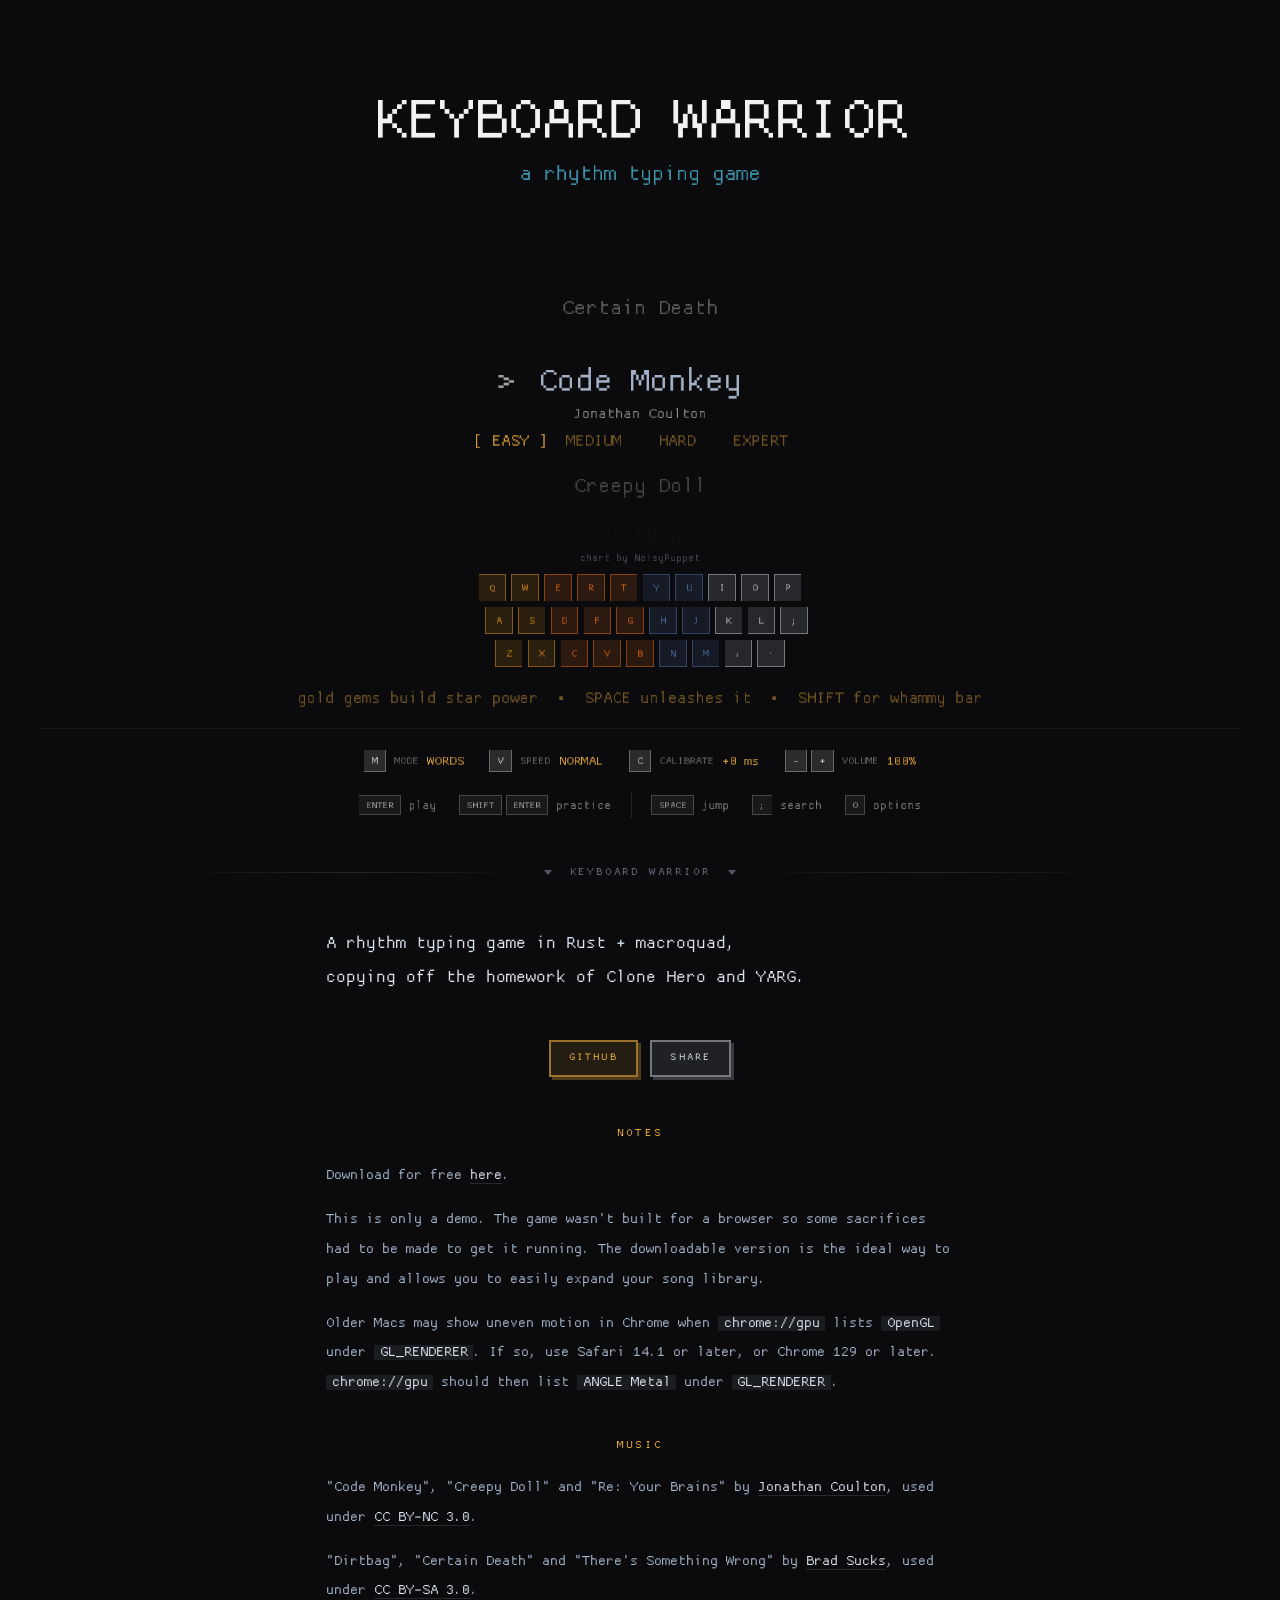
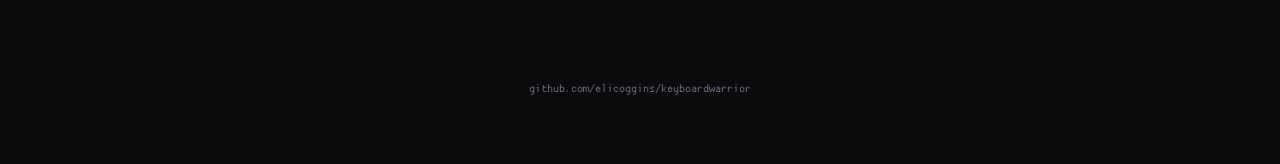
==== docs/index.html @ 8ce9a04f "shift fix" ====
<!doctype html>
<html lang="en" data-theme="dark">
  <head>
    <meta charset="UTF-8" />
    <meta name="viewport" content="width=device-width, initial-scale=1.0, viewport-fit=cover" />
    <meta
      name="description"
      content="Keyboard Warrior · a free rhythm typing game built in Rust. Type letters in time with the music. Playable in the browser, with native builds for macOS, Windows and Linux."
    />
    <meta name="author" content="Elijah Coggins" />
    <link rel="canonical" href="https://keyboardwarrior.app/" />
    <meta name="theme-color" content="#0b0b0d" />
    <meta name="color-scheme" content="dark" />

    <meta property="og:title" content="Keyboard Warrior · a rhythm typing game in Rust" />
    <meta
      property="og:description"
      content="Type letters in time with the music. Free, lightweight, and compatible with your existing chart library. Play the browser demo."
    />
    <meta property="og:type" content="website" />
    <meta property="og:url" content="https://keyboardwarrior.app/" />
    <!-- The site is the game's now, not a section of a portfolio: this is what
         an unfurled link prints above the title, and "Elijah Coggins" was only
         ever accurate while the page lived on that site. -->
    <meta property="og:site_name" content="Keyboard Warrior" />
    <meta property="og:locale" content="en_US" />
    <meta
      property="og:image"
      content="https://keyboardwarrior.app/og-keyboardwarrior.png"
    />
    <meta property="og:image:width" content="1200" />
    <meta property="og:image:height" content="630" />
    <meta
      property="og:image:alt"
      content="Keyboard Warrior gameplay — lettered notes falling toward a strike line"
    />
    <meta name="twitter:card" content="summary_large_image" />
    <meta name="twitter:title" content="Keyboard Warrior — a rhythm typing game in Rust" />
    <meta
      name="twitter:description"
      content="Type letters in time with the music. Free, lightweight, and compatible with your existing chart library."
    />
    <meta
      name="twitter:image"
      content="https://keyboardwarrior.app/og-keyboardwarrior.png"
    />

    <!-- Every asset below is named relative to this document, and must stay
         that way. GitHub Pages serves this same directory at two depths: the
         root of keyboardwarrior.app, and /keyboardwarrior/ on
         elicoggins.github.io, which still answers and redirects here. A
         leading slash is correct at exactly one of them, and the failure is
         silent on the other — a black canvas and a page in the wrong typeface.
         The absolute URLs above are the ones crawlers and link unfurlers
         cannot resolve relatively: canonical, og:, and the JSON-LD block. -->
    <link rel="icon" type="image/png" sizes="256x256" href="icon.png" />
    <link rel="apple-touch-icon" href="icon.png" />
    <link
      rel="preload"
      as="font"
      type="font/woff2"
      href="proggyclean.woff2"
      crossorigin
    />
    <title>Keyboard Warrior — a rhythm typing game</title>

    <script type="application/ld+json">
      {
        "@context": "https://schema.org",
        "@type": "VideoGame",
        "name": "Keyboard Warrior",
        "description": "A rhythm typing game built in Rust. Each note carries a letter; type it in time with the music. Free, lightweight, and compatible with existing Clone Hero and YARG chart libraries.",
        "url": "https://keyboardwarrior.app/",
        "image": "https://keyboardwarrior.app/og-keyboardwarrior.png",
        "screenshot": "https://keyboardwarrior.app/gameplay.jpg",
        "genre": ["Rhythm game", "Typing game"],
        "gamePlatform": ["Web browser", "macOS", "Windows", "Linux"],
        "applicationCategory": "Game",
        "operatingSystem": "macOS, Windows, Linux, Web",
        "playMode": "SinglePlayer",
        "author": {
          "@type": "Person",
          "name": "Elijah Coggins",
          "url": "https://elicoggins.github.io/"
        },
        "offers": {
          "@type": "Offer",
          "price": "0",
          "priceCurrency": "USD",
          "availability": "https://schema.org/InStock"
        },
        "downloadUrl": "https://github.com/elicoggins/keyboardwarrior/releases",
        "codeRepository": "https://github.com/elicoggins/keyboardwarrior"
      }
    </script>
    <!-- Google tag (gtag.js) -->
    <script async src="https://www.googletagmanager.com/gtag/js?id=G-KY646TMGR5"></script>
    <script>
      window.dataLayer = window.dataLayer || [];
      function gtag(){dataLayer.push(arguments);}
      gtag('js', new Date());

      gtag('config', 'G-KY646TMGR5');
    </script>
    <style>
      /* The page is set in the game's own typeface. assets/ProggyClean.ttf is
         what examples/make_font.rs bakes assets/font.png from, so every word
         here is drawn with the letterforms the game draws with — the page and
         the canvas stop being two different documents. Tristan Grimmer's
         ProggyClean, MIT, the same file macroquad ships. */
      @font-face {
        font-family: 'ProggyClean';
        font-style: normal;
        font-weight: 400;
        font-display: swap;
        src: url('proggyclean.woff2') format('woff2');
      }

      /* src/theme.rs, "EMBER": the near-black base, the two ember lanes and the
         two slate ones, plus the cyan the app icon and the menu subtitle use. */
      :root {
        color-scheme: dark;
        --bg: #0b0b0d;
        --ink: #d9e0eb;
        --bright: #f2f5fa;
        --dim: #a3b3c7;
        --faint: #6a7180;
        --line: rgba(217, 224, 235, 0.14);
        --amber: #fdb840;
        --ember: #fa731a;
        --steel: #577ab8;
        --cyan: #7fd3f7;
        --font: 'ProggyClean', ui-monospace, 'Courier New', monospace;
        --gutter: clamp(1rem, 4vw, 2.5rem);
      }

      * { box-sizing: border-box; }

      html { background: var(--bg); -webkit-text-size-adjust: 100%; }

      body {
        margin: 0;
        min-height: 100svh;
        overflow-x: hidden;
        overscroll-behavior-y: none;
        background: var(--bg);
        color: var(--ink);
        font-family: var(--font);
        font-size: 1rem;
        line-height: 1.65;
        font-synthesis: none;
      }

      .sr-only {
        position: absolute;
        width: 1px;
        height: 1px;
        margin: -1px;
        overflow: hidden;
        clip: rect(0, 0, 0, 0);
        white-space: nowrap;
      }

      /* The highway's own backdrop: a 46px rule grid and a thin scatter of
         stars, faded out from the middle the way the game fades its own. */
      .field {
        position: fixed;
        inset: 0;
        z-index: -1;
        background: var(--bg);
      }

      .field::before,
      .field::after {
        content: "";
        position: absolute;
        inset: 0;
      }

      .field::before {
        opacity: 0.55;
        background-image:
          linear-gradient(rgba(217, 224, 235, 0.045) 1px, transparent 1px),
          linear-gradient(90deg, rgba(217, 224, 235, 0.035) 1px, transparent 1px);
        background-size: 46px 46px, 46px 46px;
        mask-image: radial-gradient(ellipse at 50% 30%, black 5%, transparent 75%);
      }

      .field::after {
        opacity: 0.5;
        background-image: radial-gradient(1px 1px at 17% 12%, rgba(253, 184, 64, 0.5), transparent),
          radial-gradient(1px 1px at 63% 8%, rgba(217, 224, 235, 0.45), transparent),
          radial-gradient(1px 1px at 88% 27%, rgba(217, 224, 235, 0.3), transparent),
          radial-gradient(1px 1px at 34% 41%, rgba(253, 184, 64, 0.35), transparent),
          radial-gradient(1px 1px at 7% 58%, rgba(217, 224, 235, 0.35), transparent),
          radial-gradient(1px 1px at 79% 63%, rgba(217, 224, 235, 0.28), transparent),
          radial-gradient(1px 1px at 47% 77%, rgba(253, 184, 64, 0.3), transparent),
          radial-gradient(1px 1px at 92% 88%, rgba(217, 224, 235, 0.3), transparent),
          radial-gradient(1px 1px at 24% 93%, rgba(217, 224, 235, 0.25), transparent);
      }

      /* --------------------------------------------------------- the stage */

      .stage {
        position: relative;
        display: flex;
        flex-direction: column;
        height: 100svh;
        min-height: 28rem;
      }

      /* Nothing sits above the picture. The game draws its own title, and the
         demo carries its own download row — a bar up here could only repeat
         one of them. Most people arrive on this page directly rather than
         through the index, so it is not a stop on a journey either. */

      /* The game draws a key as a hard-edged square: a low-alpha fill of the
         lane colour, a border at three times that alpha, and the letter inside
         (tutorial.rs, draw_keyboard_legend). These are that object stretched to
         hold a word, plus the offset shadow an old panel would have had — so
         pressing one travels the length of its own shadow, which is the right
         gesture for a game about pressing keys. No radius anywhere: the game
         draws rectangles, not rounded rectangles. */
      .cap {
        appearance: none;
        display: inline-block;
        border: 2px solid rgba(217, 224, 235, 0.45);
        background: rgba(217, 224, 235, 0.1);
        box-shadow: 3px 3px 0 rgba(217, 224, 235, 0.22);
        color: var(--ink);
        font: inherit;
        font-size: 0.8125rem;
        letter-spacing: 0.16em;
        text-transform: uppercase;
        text-decoration: none;
        padding: 0.5rem 1.15rem;
        line-height: 1.3;
        cursor: pointer;
        white-space: nowrap;
        transition: background-color 120ms ease, border-color 120ms ease,
          color 120ms ease, box-shadow 90ms ease, transform 90ms ease;
      }
      .cap:hover, .cap:focus-visible {
        background: rgba(217, 224, 235, 0.16);
        border-color: rgba(217, 224, 235, 0.7);
        color: var(--bright);
      }
      .cap:active {
        transform: translate(3px, 3px);
        box-shadow: 0 0 0 rgba(217, 224, 235, 0);
      }

      .cap--gold {
        border-color: rgba(253, 184, 64, 0.55);
        background: rgba(253, 184, 64, 0.1);
        box-shadow: 3px 3px 0 rgba(253, 184, 64, 0.28);
        color: var(--amber);
      }
      .cap--gold:hover, .cap--gold:focus-visible {
        background: rgba(253, 184, 64, 0.18);
        border-color: rgba(253, 184, 64, 0.85);
        color: var(--amber);
      }
      .cap--gold:active { box-shadow: 0 0 0 rgba(253, 184, 64, 0); }

      /* `hidden` is a UA-stylesheet rule, and any author `display` outranks it
         no matter how weak the selector — .cap's inline-block alone would leave
         the share button on screen in a browser that can neither share nor
         copy, as a cap that does nothing when pressed. Restating it here is
         what actually hides it. */
      .cap[hidden] { display: none; }

      /* A thumb needs more than a line of text to aim at. */
      @media (pointer: coarse) {
        .cap { padding: 0.85rem 1.5rem; }
      }

      /* Height is what the game is short of — gfx::ui() scales the whole layout
         by min(w/1100, h/800), so on a laptop the viewport's height decides how
         big the notes are. The width cap only keeps an ultrawide from stranding
         the highway in a very long strip; the bands beside it are the game's own
         background colour, so the cap cannot be seen. */
      .screen {
        position: relative;
        flex: 1 1 auto;
        min-height: 0;
        display: flex;
        justify-content: center;
        overflow: hidden;
      }

      #glcanvas {
        display: block;
        width: 100%;
        height: 100%;
        max-width: 190vh;
        outline: none;
        background: var(--bg);
        touch-action: none;
      }

      /* ESC is the game's pause key (playing.rs), so fullscreen cannot put its
         way in or out on the keyboard without fighting gameplay. The control
         drops down over the top of the picture when the pointer moves and
         retracts when it settles, and it is the only thing that offers
         fullscreen — so entering and leaving are the same gesture in the same
         place. */
      .drop {
        position: absolute;
        top: 0;
        left: 0;
        right: 0;
        z-index: 5;
        display: flex;
        align-items: center;
        justify-content: center;
        padding: 0.6rem clamp(0.8rem, 2.5vw, 1.4rem);
        background: linear-gradient(180deg, rgba(11, 11, 13, 0.95) 30%, rgba(11, 11, 13, 0));
        transform: translateY(-100%);
        transition: transform 220ms ease;
      }
      .screen[data-drop="1"] .drop { transform: none; }

      /* -------------------------------------------------- unsupported / error */

      .fallback {
        position: absolute;
        inset: 0;
        z-index: 6;
        display: none;
        flex-direction: column;
        align-items: center;
        justify-content: center;
        gap: 1.1rem;
        padding: clamp(1.2rem, 5vw, 2.5rem);
        text-align: center;
        background: var(--bg);
      }

      /* On a phone the wide frame renders at about 18% and the gems come out
         ten pixels across — a dark rectangle rather than a rhythm game. The
         narrow source is the same frame cropped to the highway, so the letters,
         the strike line and the word being typed all survive the width. */
      .fallback picture { width: min(36rem, 100%); }

      .fallback img {
        display: block;
        width: 100%;
        height: auto;
        border: 1px solid var(--line);
      }

      .fallback p {
        margin: 0;
        max-width: 32rem;
        font-size: 0.9375rem;
        color: var(--dim);
      }

      /* Traced from ProggyClean at the 8-pixel cap height the game's own atlas
         is baked at, and drawn as geometry rather than set as type. The webfont
         is the same face and is correct everywhere else on the page, but its
         outlines antialias — at this size, beside a screenshot of the game
         drawing the identical words as hard pixel blocks, smooth edges read as
         the wrong font. crispEdges keeps the grid square at any width. */
      .fallback__mark {
        display: block;
        width: min(21rem, 88%);
        height: auto;
        fill: var(--bright);
      }

      .fallback p.fallback__sub {
        margin: -0.5rem 0 0.4rem;
        font-size: clamp(1rem, 4.4vw, 1.25rem);
        color: var(--cyan);
      }

      /* The card is a column, so two caps left to themselves would stack and
         push the screenshot off a short phone. A row keeps the foot of the card
         one line tall, and wraps rather than overflowing when it can't. */
      .fallback__actions {
        display: flex;
        flex-wrap: wrap;
        justify-content: center;
        gap: 0.75rem;
      }

      /* `Share` says what the button does; this says what it is for, which is
         the part a phone visitor would otherwise have to work out — a share
         button reads as "send this to a friend", and the useful thing here is
         sending it to yourself. Set below the button rather than above it so
         the card still runs fact, action, reassurance.

         The touch case only. The same card is what a failed build draws, and
         telling someone whose demo broke on the machine they are already
         sitting at to mail themselves a link is nonsense — hence the mode
         gate rather than a media query, which would also catch that. */
      .fallback p.fallback__hint {
        display: none;
        margin: -0.45rem 0 0;
        font-size: 0.875rem;
        color: var(--dim);
      }
      .stage[data-mode="unsupported"] .fallback__hint { display: block; }

      .stage[data-mode="unsupported"] #glcanvas,
      .stage[data-mode="unsupported"] .drop,
      .stage[data-mode="unsupported"] .rail,
      .stage[data-mode="error"] #glcanvas,
      .stage[data-mode="error"] .drop { display: none; }

      .stage[data-mode="unsupported"] .fallback,
      .stage[data-mode="error"] .fallback { display: flex; }

      .stage[data-mode="unsupported"] { height: auto; min-height: 0; }
      .stage[data-mode="unsupported"] .screen { overflow: visible; }
      .stage[data-mode="unsupported"] .fallback { position: static; width: 100%; }

      /* Two ways to fill the screen, because only one of them can be trusted
         with the ESC key. Which one is chosen is decided in script; both are
         announced here as data-fs so the rest of the page needs no branch. */
      .stage[data-fs] .rail { display: none; }
      .stage[data-fs] #glcanvas { max-width: none; }

      .stage:fullscreen { height: 100%; background: var(--bg); }

      /* The page's own fullscreen, for browsers that would spend ESC leaving
         the real one. It gives up the browser's chrome — a strip of height the
         native path reclaims — and in exchange nothing but this page decides
         what ESC means. */
      .stage[data-fs="page"] {
        position: fixed;
        inset: 0;
        z-index: 50;
        height: 100%;
        background: var(--bg);
      }

      html.kw-filled, html.kw-filled body { overflow: hidden; }

      /* Safari below 16.4 only has the prefixed form, and one unknown pseudo
         would throw away the whole selector list — so it gets its own rule.
         Everything else it needs comes from the data-fs rules above. */
      .stage:-webkit-full-screen { height: 100%; background: var(--bg); }

      /* The menu rules its song list off with a hairline broken by centred type
         (see the alphabet markers in scene/menu.rs). The same rule closes the
         picture, names the thing, and carries the way down — the wordmark is
         welcome here because it is the one place on the page the game's own
         title is not already on screen. Wheel events over the canvas are
         swallowed by miniquad, so this strip is also the one place above the
         fold that a trackpad can scroll from. */
      .rail {
        display: flex;
        align-items: center;
        justify-content: center;
        gap: 1.1rem;
        padding: 0.9rem var(--gutter) 1rem;
        border: 0;
        background: transparent;
        color: var(--faint);
        font: inherit;
        font-size: 0.875rem;
        letter-spacing: 0.2em;
        text-transform: uppercase;
        white-space: nowrap;
        cursor: pointer;
        transition: color 140ms ease;
      }
      .rail::before, .rail::after {
        content: "";
        flex: 1 1 auto;
        max-width: 22rem;
        height: 1px;
        background: linear-gradient(90deg, transparent, var(--line), transparent);
      }
      .rail:hover, .rail:focus-visible { color: var(--ink); }

      /* A pair of them, one either side, so the rule stays symmetrical about
         its own centre — and drawn in CSS rather than set as a character,
         because the game's font atlas is printable ASCII and has no glyph
         pointing anywhere but right. They carry the only remaining hint that
         the page keeps going, so they breathe: 2px, slowly, which is legible
         out of the corner of an eye and invisible when looked at directly. */
      .rail__arrow {
        width: 0;
        height: 0;
        border-left: 4px solid transparent;
        border-right: 4px solid transparent;
        border-top: 5px solid currentColor;
        opacity: 0.75;
        animation: nudge 2.6s ease-in-out infinite;
        transition: opacity 160ms ease;
      }

      .rail:hover .rail__arrow,
      .rail:focus-visible .rail__arrow { opacity: 1; }

      @keyframes nudge {
        0%, 62%, 100% { transform: translateY(0); }
        80% { transform: translateY(2px); }
      }

      /* ---------------------------------------------------------- the notes */

      /* The column is sized off the measure, not the window: ProggyClean runs
         about 0.44em to the character, so 36rem is roughly 78 of them — long
         enough for the GL_RENDERER note, short enough to read down. Headings
         stay centred over it, the way the menu centres its own labels. */
      /* ProggyClean advances 0.4375em, so at 18px the column below runs to
         about eighty characters — the measure a monospace face has been read
         at for as long as there have been terminals. The side padding is its
         own, narrower than --gutter, because the gutter is sized for the game
         above and would spend that measure on empty margin. */
      .sheet {
        width: min(42rem, 100%);
        margin: 0 auto;
        padding: clamp(1rem, 3vh, 2rem) clamp(1rem, 3vw, 1.4rem) clamp(2.5rem, 7vh, 4rem);
        text-wrap: pretty;
      }

      .lede {
        margin: 0 0 clamp(2rem, 5vh, 3rem);
        font-size: 1.375rem;
        line-height: 1.55;
        color: var(--ink);
        text-wrap: balance;
      }

      .sheet__cta {
        margin: 0 0 clamp(2rem, 5vh, 3rem);
        display: flex;
        flex-wrap: wrap;
        justify-content: center;
        gap: 0.75rem;
      }

      /* On a touch device the card above already carries this exact button a
         screen higher up; one of them is enough. */
      .stage[data-mode="unsupported"] ~ .sheet .sheet__cta { display: none; }

      .block { margin: 0 0 clamp(1.8rem, 4vh, 2.6rem); }

      .block h2 {
        margin: 0 0 1rem;
        font-size: 0.875rem;
        font-weight: 400;
        letter-spacing: 0.22em;
        text-transform: uppercase;
        text-align: center;
        color: var(--amber);
      }

      .block p {
        margin: 0 0 0.9rem;
        font-size: 1.125rem;
        color: var(--dim);
      }
      .block p:last-child { margin-bottom: 0; }

      .foot {
        display: flex;
        justify-content: center;
        padding-top: clamp(1.6rem, 4vh, 2.4rem);
        font-size: 0.875rem;
        color: var(--faint);
      }

      a { color: var(--ink); text-decoration: none; border-bottom: 1px solid var(--line); }
      a:hover, a:focus-visible { color: var(--amber); border-bottom-color: currentColor; }
      .foot a { border-bottom: 0; }
      .foot a { color: var(--faint); }
      .foot a:hover { color: var(--ink); }

      code {
        font-family: inherit;
        color: var(--ink);
        background: rgba(217, 224, 235, 0.08);
        padding: 0 0.3em;
      }

      :focus-visible { outline: 1px solid var(--amber); outline-offset: 3px; }

      @media (prefers-reduced-motion: reduce) {
        .drop { transition: none; }
        .rail__arrow { animation: none; }
      }
    </style>
  </head>
  <body>
    <div class="field" aria-hidden="true"></div>

    <h1 class="sr-only">Keyboard Warrior — a rhythm typing game</h1>

    <div class="stage" id="stage">
      <div class="screen" id="screen">
        <canvas id="glcanvas" tabindex="0"></canvas>

        <div class="drop" id="drop">
          <button class="cap" type="button" id="fs">Fullscreen</button>
        </div>

        <!-- Shown when the game cannot run: a touch device, or a build that
             failed to start. Both cases lose the thing that draws the title,
             so the card draws it instead — same words, same colours, same
             order as the menu's own opening. -->
        <div class="fallback" id="fallback">
          <svg class="fallback__mark" viewBox="0 0 111 8" shape-rendering="crispEdges" aria-hidden="true">
            <path d="M0 0h1v1h-1zM5 0h1v1h-1zM7 0h5v1h-5zM13 0h1v1h-1zM19 0h1v1h-1zM21 0h4v1h-4zM30 0h2v1h-2zM37 0h2v1h-2zM42 0h4v1h-4zM49 0h4v1h-4zM62 0h1v1h-1zM68 0h1v1h-1zM72 0h2v1h-2zM77 0h4v1h-4zM84 0h4v1h-4zM92 0h3v1h-3zM100 0h2v1h-2zM105 0h4v1h-4zM0 1h1v1h-1zM4 1h1v1h-1zM7 1h1v1h-1zM13 1h1v1h-1zM19 1h1v1h-1zM21 1h1v1h-1zM25 1h1v1h-1zM29 1h1v1h-1zM32 1h1v1h-1zM37 1h2v1h-2zM42 1h1v1h-1zM46 1h1v1h-1zM49 1h1v1h-1zM53 1h1v1h-1zM62 1h1v1h-1zM65 1h1v1h-1zM68 1h1v1h-1zM72 1h2v1h-2zM77 1h1v1h-1zM81 1h1v1h-1zM84 1h1v1h-1zM88 1h1v1h-1zM93 1h1v1h-1zM99 1h1v1h-1zM102 1h1v1h-1zM105 1h1v1h-1zM109 1h1v1h-1zM0 2h1v1h-1zM3 2h1v1h-1zM7 2h1v1h-1zM14 2h1v1h-1zM18 2h1v1h-1zM21 2h1v1h-1zM25 2h1v1h-1zM28 2h1v1h-1zM33 2h1v1h-1zM36 2h1v1h-1zM39 2h1v1h-1zM42 2h1v1h-1zM46 2h1v1h-1zM49 2h1v1h-1zM54 2h1v1h-1zM62 2h1v1h-1zM65 2h1v1h-1zM68 2h1v1h-1zM71 2h1v1h-1zM74 2h1v1h-1zM77 2h1v1h-1zM81 2h1v1h-1zM84 2h1v1h-1zM88 2h1v1h-1zM93 2h1v1h-1zM98 2h1v1h-1zM103 2h1v1h-1zM105 2h1v1h-1zM109 2h1v1h-1zM0 3h1v1h-1zM2 3h1v1h-1zM7 3h4v1h-4zM15 3h1v1h-1zM17 3h1v1h-1zM21 3h5v1h-5zM28 3h1v1h-1zM33 3h1v1h-1zM36 3h1v1h-1zM39 3h1v1h-1zM42 3h1v1h-1zM46 3h1v1h-1zM49 3h1v1h-1zM54 3h1v1h-1zM62 3h1v1h-1zM64 3h1v1h-1zM66 3h1v1h-1zM68 3h1v1h-1zM71 3h1v1h-1zM74 3h1v1h-1zM77 3h1v1h-1zM81 3h1v1h-1zM84 3h1v1h-1zM88 3h1v1h-1zM93 3h1v1h-1zM98 3h1v1h-1zM103 3h1v1h-1zM105 3h1v1h-1zM109 3h1v1h-1zM0 4h3v1h-3zM7 4h1v1h-1zM16 4h1v1h-1zM21 4h1v1h-1zM26 4h1v1h-1zM28 4h1v1h-1zM33 4h1v1h-1zM36 4h4v1h-4zM42 4h4v1h-4zM49 4h1v1h-1zM54 4h1v1h-1zM62 4h1v1h-1zM64 4h1v1h-1zM66 4h1v1h-1zM68 4h1v1h-1zM71 4h4v1h-4zM77 4h4v1h-4zM84 4h4v1h-4zM93 4h1v1h-1zM98 4h1v1h-1zM103 4h1v1h-1zM105 4h4v1h-4zM0 5h1v1h-1zM3 5h1v1h-1zM7 5h1v1h-1zM16 5h1v1h-1zM21 5h1v1h-1zM26 5h1v1h-1zM28 5h1v1h-1zM33 5h1v1h-1zM35 5h1v1h-1zM40 5h1v1h-1zM42 5h1v1h-1zM45 5h1v1h-1zM49 5h1v1h-1zM54 5h1v1h-1zM63 5h2v1h-2zM66 5h2v1h-2zM70 5h1v1h-1zM75 5h1v1h-1zM77 5h1v1h-1zM80 5h1v1h-1zM84 5h1v1h-1zM87 5h1v1h-1zM93 5h1v1h-1zM98 5h1v1h-1zM103 5h1v1h-1zM105 5h1v1h-1zM108 5h1v1h-1zM0 6h1v1h-1zM4 6h1v1h-1zM7 6h1v1h-1zM16 6h1v1h-1zM21 6h1v1h-1zM26 6h1v1h-1zM29 6h1v1h-1zM32 6h1v1h-1zM35 6h1v1h-1zM40 6h1v1h-1zM42 6h1v1h-1zM46 6h1v1h-1zM49 6h1v1h-1zM53 6h1v1h-1zM63 6h1v1h-1zM67 6h1v1h-1zM70 6h1v1h-1zM75 6h1v1h-1zM77 6h1v1h-1zM81 6h1v1h-1zM84 6h1v1h-1zM88 6h1v1h-1zM93 6h1v1h-1zM99 6h1v1h-1zM102 6h1v1h-1zM105 6h1v1h-1zM109 6h1v1h-1zM0 7h1v1h-1zM5 7h1v1h-1zM7 7h5v1h-5zM16 7h1v1h-1zM21 7h5v1h-5zM30 7h2v1h-2zM35 7h1v1h-1zM40 7h1v1h-1zM42 7h1v1h-1zM47 7h1v1h-1zM49 7h4v1h-4zM63 7h1v1h-1zM67 7h1v1h-1zM70 7h1v1h-1zM75 7h1v1h-1zM77 7h1v1h-1zM82 7h1v1h-1zM84 7h1v1h-1zM89 7h1v1h-1zM92 7h3v1h-3zM100 7h2v1h-2zM105 7h1v1h-1zM110 7h1v1h-1z" />
          </svg>
          <p class="fallback__sub">a rhythm typing game</p>
          <picture>
            <source media="(max-width: 44rem)" srcset="gameplay-tall.jpg" width="812" height="849" />
            <img src="gameplay.jpg" width="1920" height="1080" alt="Keyboard Warrior gameplay: lettered notes falling toward a strike line, with the lyric being typed underneath" />
          </picture>
          <p id="fallback-copy">
            keyboard warrior needs a physical keyboard, so it's playable on
            desktop only.
          </p>
          <div class="fallback__actions">
            <a
              class="cap cap--gold"
              href="https://github.com/elicoggins/keyboardwarrior"
              target="_blank"
              rel="noopener noreferrer"
              >GitHub</a
            >
            <button class="cap" type="button" data-share hidden>Share</button>
          </div>
          <p class="fallback__hint">
            Share the link with yourself for later!
          </p>
        </div>
      </div>

      <button class="rail" type="button" id="more">
        <span class="rail__arrow" aria-hidden="true"></span>
        <span class="rail__label">Keyboard Warrior</span>
        <span class="rail__arrow" aria-hidden="true"></span>
      </button>
    </div>

    <main class="sheet">
      <p class="lede">
        A rhythm typing game in Rust + macroquad, copying off the homework of
        Clone Hero and YARG.
      </p>

      <p class="sheet__cta">
        <a
          class="cap cap--gold"
          href="https://github.com/elicoggins/keyboardwarrior"
          target="_blank"
          rel="noopener noreferrer"
          >GitHub</a
        >
        <button class="cap" type="button" data-share hidden>Share</button>
      </p>

      <section class="block">
        <h2>Notes</h2>
        <p>
          Download for free
          <a href="https://github.com/elicoggins/keyboardwarrior" target="_blank" rel="noopener noreferrer">here</a>.
        </p>
        <p>
          This is only a demo. The game wasn't built for a browser so some
          sacrifices had to be made to get it running. The downloadable version is
          the ideal way to play and allows you to easily expand your song library.
        </p>
        <p>
          Older Macs may show uneven motion in Chrome when
          <code>chrome://gpu</code> lists <code>OpenGL</code> under
          <code>GL_RENDERER</code>. If so, use Safari&nbsp;14.1 or later, or
          Chrome&nbsp;129 or later. <code>chrome://gpu</code> should then list
          <code>ANGLE&nbsp;Metal</code> under <code>GL_RENDERER</code>.
        </p>
      </section>

      <section class="block">
        <h2>Music</h2>
        <p>
          "Code Monkey", "Creepy Doll" and
          "Re: Your Brains" by
          <a href="https://www.jonathancoulton.com" target="_blank" rel="noopener noreferrer">Jonathan Coulton</a>,
          used under
          <a href="https://creativecommons.org/licenses/by-nc/3.0/" target="_blank" rel="noopener noreferrer">CC&nbsp;BY-NC&nbsp;3.0</a>.
        </p>
        <p>
          "Dirtbag", "Certain Death" and
          "There's Something Wrong" by
          <a href="https://www.bradsucks.net" target="_blank" rel="noopener noreferrer">Brad Sucks</a>,
          used under
          <a href="https://creativecommons.org/licenses/by-sa/3.0/" target="_blank" rel="noopener noreferrer">CC&nbsp;BY-SA&nbsp;3.0</a>.
        </p>
      </section>

      <footer class="foot">
        <a href="https://github.com/elicoggins/keyboardwarrior" target="_blank" rel="noopener noreferrer">github.com/elicoggins/keyboardwarrior</a>
      </footer>
    </main>

    <script src="mq_js_bundle.js"></script>
    <!-- WebAudio plugin: registers the kw_audio_start wasm import; must run before load() -->
    <script src="kw_audio.js"></script>
    <script>
      (() => {
        const stage = document.getElementById('stage');
        const screen = document.getElementById('screen');
        const canvas = document.getElementById('glcanvas');
        const drop = document.getElementById('drop');
        const fsBtn = document.getElementById('fs');

        document.getElementById('more').addEventListener('click', () => {
          document.querySelector('.sheet').scrollIntoView({ behavior: 'smooth' });
        });

        // ------------------------------------------------------------- share
        //
        // A phone is a dead end for playing, but it is the device in the
        // visitor's hand, and the useful thing it can do is pass the link to a
        // machine that has a keyboard. The native sheet is the entire feature:
        // it reaches whatever that person actually reads later — Messages,
        // their own inbox, AirDrop, Notes — while this page collects no address
        // and owes them no mail afterwards. The same button on the sheet below
        // is the ordinary one, aimed at someone else.
        //
        // The canonical URL rather than location.href, because this page is
        // also served from a dev server and from local previews, and a link
        // that only resolves on the machine that shared it is worse than no
        // button at all. No text field: the og: tags already unfurl into a
        // title, a description and a screenshot in every client that previews
        // links, and supplying `text` is what makes several of them fall back
        // to showing a bare string instead.
        const shareData = {
          title: document.title,
          url: document.querySelector('link[rel="canonical"]')?.href || location.href,
        };

        const shareable = () =>
          typeof navigator.share === 'function' &&
          (typeof navigator.canShare !== 'function' || navigator.canShare(shareData));
        const copyable = () => typeof navigator.clipboard?.writeText === 'function';

        // Desktop Firefox has no share sheet at all, so without this the button
        // would simply be missing for a large share of the visitors it is aimed
        // at. Copying is the same errand with one more step.
        if (shareable() || copyable()) {
          for (const btn of document.querySelectorAll('[data-share]')) {
            btn.hidden = false;

            const label = btn.textContent;
            let restore;

            // Confirming inside the button keeps the answer where the press
            // was. Pinning the width first stops a shorter word from
            // re-centring the row and shifting the cap beside it; "Copied" is
            // one letter off "Share" for the same reason in the other
            // direction, since min-width cannot stop the cap from growing.
            const say = (text) => {
              btn.style.minWidth = `${btn.offsetWidth}px`;
              btn.textContent = text;
              clearTimeout(restore);
              restore = setTimeout(() => {
                btn.textContent = label;
                btn.style.minWidth = '';
              }, 1800);
            };

            btn.addEventListener('click', async () => {
              if (shareable()) {
                try {
                  await navigator.share(shareData);
                  return;
                } catch (err) {
                  // Dismissing the sheet is a decision, not a failure, and
                  // must not then paste something into their clipboard.
                  // Anything else — a browser that advertises share and
                  // refuses it here — still has the fallback below.
                  if (err?.name === 'AbortError') return;
                }
              }
              if (!copyable()) return;
              try {
                await navigator.clipboard.writeText(shareData.url);
                say('Copied');
              } catch {
                /* Denied clipboard permission; saying nothing beats lying. */
              }
            });
          }
        }

        // What decides this is the pointer, not the width. A touch device is a
        // dead end — the game is typed with both hands — but a narrow window on
        // a laptop is only narrow, and telling someone with a keyboard that
        // they need a keyboard is worse than a small canvas. `pointer: coarse`
        // reports the *primary* input, so it catches every phone and both iPad
        // orientations while leaving a half-width desktop window alone.
        const touch = window.matchMedia('(pointer: coarse)');

        let started = false;
        const start = () => {
          if (started) return;
          started = true;
          stage.dataset.mode = '';
          wire();
          boot();
        };

        if (touch.matches) {
          stage.dataset.mode = 'unsupported';
        } else {
          start();
        }

        // A trackpad connected to a tablet flips this, and the page should not
        // need reloading to notice. Nothing was fetched while unsupported, so
        // starting late costs only the download it was always going to cost.
        touch.addEventListener?.('change', (e) => {
          if (!e.matches) start();
          else if (!started) stage.dataset.mode = 'unsupported';
        });

        function wire() {

          // ------------------------------------------------------------ focus
          //
          // miniquad registers keyboard input on `canvas.onkeydown`, so the canvas
          // holding focus is the difference between a playable game and a dead
          // one. The bundle focuses it once at load; anything the visitor clicks
          // after that takes it away silently, and SPACE then scrolls the page
          // instead of firing star power. Take it back wherever the intent is
          // obviously "play".
          const focusGame = () => {
            try {
              canvas.focus({ preventScroll: true });
            } catch {
              canvas.focus();
            }
          };

          screen.addEventListener('pointerdown', focusGame);

          // The picture filling the viewport *is* the intent to play, whatever
          // happens to hold focus at the time. This used to reclaim only from
          // `document.body`, which meant that following any link in the notes —
          // "here", a charter, a licence — left focus on that anchor, and
          // scrolling back to the game gave you a dead keyboard and a SPACE bar
          // that scrolled the page. Nothing else on the page needs focus while
          // the game owns the screen: miniquad swallows Tab (keycode 258), so
          // there is no tab order to interrupt and nothing to steal from.
          let visible = 1;
          const reclaim = () => {
            if (visible > 0.75 && document.activeElement !== canvas) focusGame();
          };

          window.addEventListener('focus', reclaim);
          document.addEventListener('visibilitychange', () => {
            if (!document.hidden) reclaim();
          });

          if ('IntersectionObserver' in window) {
            new IntersectionObserver(
              (entries) => {
                for (const entry of entries) visible = entry.intersectionRatio;
                reclaim();
              },
              // Enough steps that `visible` is roughly current whenever the
              // window regains focus, rather than only at the 0.75 crossing.
              { threshold: [0, 0.25, 0.5, 0.75, 0.9, 1] }
            ).observe(screen);
          }

          // --------------------------------------------------- the drop-down
          let idle;
          const showDrop = (linger = 2200) => {
            screen.dataset.drop = '1';
            clearTimeout(idle);
            idle = setTimeout(() => {
              screen.dataset.drop = '';
            }, linger);
          };
          // A pointermove is not proof that the pointer moved. WebKit re-runs
          // what is under the cursor whenever something might have changed it
          // and reports the answer as a move at the position the pointer was
          // already at; pressing SHIFT is enough to provoke one. The game hands
          // SHIFT to the whammy bar and to every capital letter, so a bar that
          // trusted the event dropped over the highway mid-song, again and
          // again, without the mouse having been touched. What the control is
          // actually waiting for is new coordinates. The first event has none to
          // compare against and counts as movement — the pointer had to arrive
          // somehow — which costs at most one appearance on the way in.
          let atX = null;
          let atY = null;
          screen.addEventListener('pointermove', (e) => {
            const moved = atX === null || e.clientX !== atX || e.clientY !== atY;
            atX = e.clientX;
            atY = e.clientY;
            if (moved) showDrop();
          });
          screen.addEventListener('pointerleave', () => {
            clearTimeout(idle);
            screen.dataset.drop = '';
          });
          // Reaching for the control must not start the clock that hides it.
          drop.addEventListener('pointerenter', () => {
            screen.dataset.drop = '1';
            clearTimeout(idle);
          });
          drop.addEventListener('pointerleave', () => showDrop(900));
          // Clicking it must not cost the game its keyboard.
          fsBtn.addEventListener('mousedown', (e) => e.preventDefault());

          // ------------------------------------------------------- fullscreen
          //
          // ESC is the game's pause key (playing.rs toggles `transport.paused`
          // on it) and the Fullscreen API wants the same key for its own exit.
          // Only one of them can have it.
          //
          // Chromium lends it back through Keyboard Lock, and there ESC pauses
          // in place while a *held* ESC leaves. Nothing else implements it, and
          // on those browsers the key cannot be shared at all: Safari spends it
          // on the exit and only hands the keydown to the page afterwards, once
          // the animated transition is over. A pause that arrives then has
          // already cost the run every note that fell during the transition,
          // and no amount of arranging on this side can move it earlier — the
          // exit event is the first the page hears of it.
          //
          // So where the key cannot be kept, the fullscreen is not the
          // browser's. The stage is pinned over the viewport instead: nothing
          // intercepts ESC, it reaches the canvas in a millisecond and pauses
          // instantly, and this button is the way back out. The cost is the
          // browser's own chrome staying on screen.
          const enterFs = stage.requestFullscreen ?? stage.webkitRequestFullscreen;
          const exitFs = document.exitFullscreen ?? document.webkitExitFullscreen;
          const fsElement = () => document.fullscreenElement ?? document.webkitFullscreenElement;

          // Learned by asking rather than inferred from the API's presence —
          // Keyboard Lock can exist and still refuse. Kept because it is a
          // property of the browser, not of the session, so the one flicker it
          // costs to find out happens once.
          const LOCK_MEMO = 'keyboardwarrior.esclock.v1';
          let escCustody = null;
          try {
            escCustody = localStorage.getItem(LOCK_MEMO);
          } catch {
            /* private mode: re-learn it each visit */
          }
          const recordCustody = (verdict) => {
            escCustody = verdict;
            try {
              localStorage.setItem(LOCK_MEMO, verdict);
            } catch {
              /* still right for this session */
            }
          };

          const setFilled = (mode) => {
            if (mode) stage.dataset.fs = mode;
            else delete stage.dataset.fs;
            document.documentElement.classList.toggle('kw-filled', mode === 'page');
            fsBtn.textContent = mode ? 'Exit fullscreen' : 'Fullscreen';
            if (mode) showDrop(4000);
            // miniquad only re-reads the canvas box on a window resize, and
            // neither transition reliably produces one.
            requestAnimationFrame(() => {
              window.dispatchEvent(new Event('resize'));
              focusGame();
            });
          };

          // Worth trying the browser's own fullscreen: the API is here, it has
          // not already refused to lend ESC back, and there is a fullscreen to
          // ask for.
          const worthAsking = () =>
            !!enterFs && escCustody !== 'denied' && typeof navigator.keyboard?.lock === 'function';

          let pageAfterExit = false;
          const fallBackToPage = () => {
            // It would keep ESC. Come back out and fill the page instead.
            recordCustody('denied');
            pageAfterExit = true;
            exitFs.call(document);
          };

          fsBtn.addEventListener('click', () => {
            if (stage.dataset.fs === 'page') {
              setFilled(null);
            } else if (fsElement()) {
              exitFs.call(document);
            } else if (worthAsking()) {
              Promise.resolve(enterFs.call(stage)).catch(() => setFilled('page'));
            } else {
              setFilled('page');
            }
          });

          const onFullscreenChange = () => {
            if (fsElement() === stage) {
              setFilled('native');
              const lock = navigator.keyboard?.lock?.(['Escape']);
              if (!lock) {
                fallBackToPage();
              } else {
                lock.then(() => recordCustody('held')).catch(fallBackToPage);
              }
              return;
            }
            if (stage.dataset.fs !== 'native') return;
            navigator.keyboard?.unlock?.();
            const next = pageAfterExit ? 'page' : null;
            pageAfterExit = false;
            setFilled(next);
          };
          document.addEventListener('fullscreenchange', onFullscreenChange);
          document.addEventListener('webkitfullscreenchange', onFullscreenChange);
        }

        // ------------------------------------------------------------- boot
        //
        // Straight into the game: it draws its own boot screen while the songs
        // arrive, and its menu is a better first frame than anything this page
        // could put in front of it. The audio context is resumed by the first
        // keystroke or click, wherever it lands (see web/kw_audio.js).
        function boot() {
          const fail = (text) => {
            stage.dataset.mode = 'error';
            document.getElementById('fallback-copy').textContent = text;
          };
          if (typeof load !== 'function') {
            fail('The browser demo could not start here. The full game is free for macOS, Windows and Linux.');
            return;
          }
          load('keyboardwarrior.wasm');

          // `wasm_exports` is the bundle's own handle on the instantiated module.
          // If it never turns up, something is wrong with the build rather than
          // slow, and a download link beats an indefinite black rectangle.
          const startedAt = Date.now();
          const poll = setInterval(() => {
            if (typeof wasm_exports !== 'undefined' && wasm_exports) {
              clearInterval(poll);
            } else if (Date.now() - startedAt > 25000) {
              clearInterval(poll);
              fail('The browser demo did not load. The full game is free for macOS, Windows and Linux.');
            }
          }, 200);
        }
      })();
    </script>
  </body>
</html>
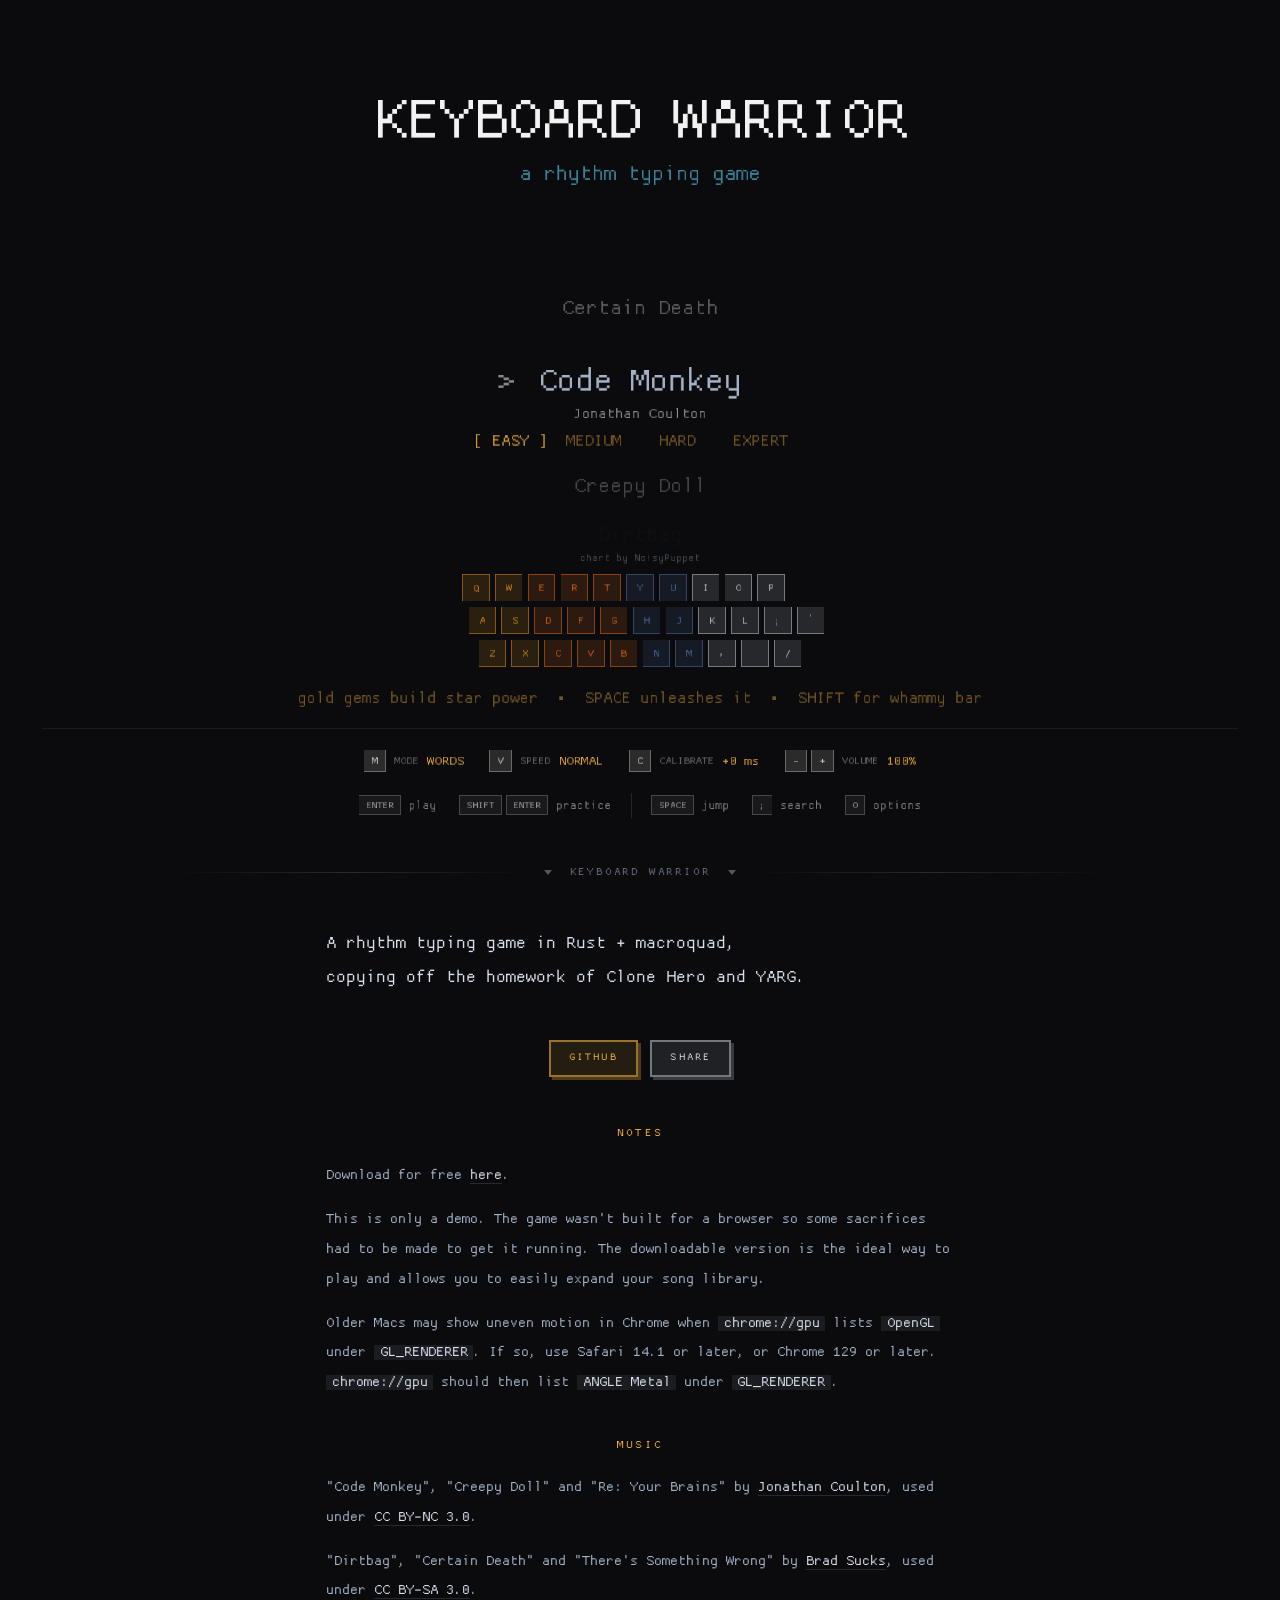
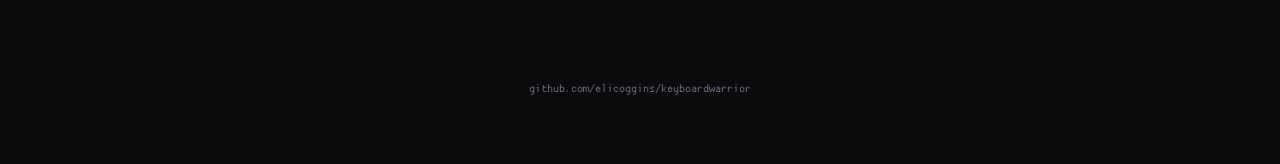
==== commit c6e4d6fc: "content title" ====
--- a/docs/index.html
+++ b/docs/index.html
@@ -19,9 +19,6 @@
     />
     <meta property="og:type" content="website" />
     <meta property="og:url" content="https://keyboardwarrior.app/" />
-    <!-- The site is the game's now, not a section of a portfolio: this is what
-         an unfurled link prints above the title, and "Elijah Coggins" was only
-         ever accurate while the page lived on that site. -->
     <meta property="og:site_name" content="Keyboard Warrior" />
     <meta property="og:locale" content="en_US" />
     <meta
@@ -45,14 +42,7 @@
       content="https://keyboardwarrior.app/og-keyboardwarrior.png"
     />
 
-    <!-- Every asset below is named relative to this document, and must stay
-         that way. GitHub Pages serves this same directory at two depths: the
-         root of keyboardwarrior.app, and /keyboardwarrior/ on
-         elicoggins.github.io, which still answers and redirects here. A
-         leading slash is correct at exactly one of them, and the failure is
-         silent on the other — a black canvas and a page in the wrong typeface.
-         The absolute URLs above are the ones crawlers and link unfurlers
-         cannot resolve relatively: canonical, og:, and the JSON-LD block. -->
+    <!-- Keep asset paths relative for both GitHub Pages URLs. -->
     <link rel="icon" type="image/png" sizes="256x256" href="icon.png" />
     <link rel="apple-touch-icon" href="icon.png" />
     <link
@@ -62,7 +52,7 @@
       href="proggyclean.woff2"
       crossorigin
     />
-    <title>Keyboard Warrior — a rhythm typing game</title>
+    <title>Keyboard Warrior · a rhythm typing game</title>
 
     <script type="application/ld+json">
       {
@@ -93,7 +83,6 @@
         "codeRepository": "https://github.com/elicoggins/keyboardwarrior"
       }
     </script>
-    <!-- Google tag (gtag.js) -->
     <script async src="https://www.googletagmanager.com/gtag/js?id=G-KY646TMGR5"></script>
     <script>
       window.dataLayer = window.dataLayer || [];
@@ -103,11 +92,6 @@
       gtag('config', 'G-KY646TMGR5');
     </script>
     <style>
-      /* The page is set in the game's own typeface. assets/ProggyClean.ttf is
-         what examples/make_font.rs bakes assets/font.png from, so every word
-         here is drawn with the letterforms the game draws with — the page and
-         the canvas stop being two different documents. Tristan Grimmer's
-         ProggyClean, MIT, the same file macroquad ships. */
       @font-face {
         font-family: 'ProggyClean';
         font-style: normal;
@@ -116,8 +100,6 @@
         src: url('proggyclean.woff2') format('woff2');
       }
 
-      /* src/theme.rs, "EMBER": the near-black base, the two ember lanes and the
-         two slate ones, plus the cyan the app icon and the menu subtitle use. */
       :root {
         color-scheme: dark;
         --bg: #0b0b0d;
@@ -161,8 +143,6 @@
         white-space: nowrap;
       }
 
-      /* The highway's own backdrop: a 46px rule grid and a thin scatter of
-         stars, faded out from the middle the way the game fades its own. */
       .field {
         position: fixed;
         inset: 0;
@@ -199,8 +179,6 @@
           radial-gradient(1px 1px at 24% 93%, rgba(217, 224, 235, 0.25), transparent);
       }
 
-      /* --------------------------------------------------------- the stage */
-
       .stage {
         position: relative;
         display: flex;
@@ -209,18 +187,6 @@
         min-height: 28rem;
       }
 
-      /* Nothing sits above the picture. The game draws its own title, and the
-         demo carries its own download row — a bar up here could only repeat
-         one of them. Most people arrive on this page directly rather than
-         through the index, so it is not a stop on a journey either. */
-
-      /* The game draws a key as a hard-edged square: a low-alpha fill of the
-         lane colour, a border at three times that alpha, and the letter inside
-         (tutorial.rs, draw_keyboard_legend). These are that object stretched to
-         hold a word, plus the offset shadow an old panel would have had — so
-         pressing one travels the length of its own shadow, which is the right
-         gesture for a game about pressing keys. No radius anywhere: the game
-         draws rectangles, not rounded rectangles. */
       .cap {
         appearance: none;
         display: inline-block;
@@ -263,23 +229,13 @@
       }
       .cap--gold:active { box-shadow: 0 0 0 rgba(253, 184, 64, 0); }
 
-      /* `hidden` is a UA-stylesheet rule, and any author `display` outranks it
-         no matter how weak the selector — .cap's inline-block alone would leave
-         the share button on screen in a browser that can neither share nor
-         copy, as a cap that does nothing when pressed. Restating it here is
-         what actually hides it. */
+      /* Author styles override the browser's hidden rule. */
       .cap[hidden] { display: none; }
 
-      /* A thumb needs more than a line of text to aim at. */
       @media (pointer: coarse) {
         .cap { padding: 0.85rem 1.5rem; }
       }
 
-      /* Height is what the game is short of — gfx::ui() scales the whole layout
-         by min(w/1100, h/800), so on a laptop the viewport's height decides how
-         big the notes are. The width cap only keeps an ultrawide from stranding
-         the highway in a very long strip; the bands beside it are the game's own
-         background colour, so the cap cannot be seen. */
       .screen {
         position: relative;
         flex: 1 1 auto;
@@ -299,12 +255,6 @@
         touch-action: none;
       }
 
-      /* ESC is the game's pause key (playing.rs), so fullscreen cannot put its
-         way in or out on the keyboard without fighting gameplay. The control
-         drops down over the top of the picture when the pointer moves and
-         retracts when it settles, and it is the only thing that offers
-         fullscreen — so entering and leaving are the same gesture in the same
-         place. */
       .drop {
         position: absolute;
         top: 0;
@@ -321,8 +271,6 @@
       }
       .screen[data-drop="1"] .drop { transform: none; }
 
-      /* -------------------------------------------------- unsupported / error */
-
       .fallback {
         position: absolute;
         inset: 0;
@@ -337,10 +285,6 @@
         background: var(--bg);
       }
 
-      /* On a phone the wide frame renders at about 18% and the gems come out
-         ten pixels across — a dark rectangle rather than a rhythm game. The
-         narrow source is the same frame cropped to the highway, so the letters,
-         the strike line and the word being typed all survive the width. */
       .fallback picture { width: min(36rem, 100%); }
 
       .fallback img {
@@ -357,12 +301,6 @@
         color: var(--dim);
       }
 
-      /* Traced from ProggyClean at the 8-pixel cap height the game's own atlas
-         is baked at, and drawn as geometry rather than set as type. The webfont
-         is the same face and is correct everywhere else on the page, but its
-         outlines antialias — at this size, beside a screenshot of the game
-         drawing the identical words as hard pixel blocks, smooth edges read as
-         the wrong font. crispEdges keeps the grid square at any width. */
       .fallback__mark {
         display: block;
         width: min(21rem, 88%);
@@ -376,9 +314,6 @@
         color: var(--cyan);
       }
 
-      /* The card is a column, so two caps left to themselves would stack and
-         push the screenshot off a short phone. A row keeps the foot of the card
-         one line tall, and wraps rather than overflowing when it can't. */
       .fallback__actions {
         display: flex;
         flex-wrap: wrap;
@@ -386,16 +321,6 @@
         gap: 0.75rem;
       }
 
-      /* `Share` says what the button does; this says what it is for, which is
-         the part a phone visitor would otherwise have to work out — a share
-         button reads as "send this to a friend", and the useful thing here is
-         sending it to yourself. Set below the button rather than above it so
-         the card still runs fact, action, reassurance.
-
-         The touch case only. The same card is what a failed build draws, and
-         telling someone whose demo broke on the machine they are already
-         sitting at to mail themselves a link is nonsense — hence the mode
-         gate rather than a media query, which would also catch that. */
       .fallback p.fallback__hint {
         display: none;
         margin: -0.45rem 0 0;
@@ -417,18 +342,11 @@
       .stage[data-mode="unsupported"] .screen { overflow: visible; }
       .stage[data-mode="unsupported"] .fallback { position: static; width: 100%; }
 
-      /* Two ways to fill the screen, because only one of them can be trusted
-         with the ESC key. Which one is chosen is decided in script; both are
-         announced here as data-fs so the rest of the page needs no branch. */
       .stage[data-fs] .rail { display: none; }
       .stage[data-fs] #glcanvas { max-width: none; }
 
       .stage:fullscreen { height: 100%; background: var(--bg); }
 
-      /* The page's own fullscreen, for browsers that would spend ESC leaving
-         the real one. It gives up the browser's chrome — a strip of height the
-         native path reclaims — and in exchange nothing but this page decides
-         what ESC means. */
       .stage[data-fs="page"] {
         position: fixed;
         inset: 0;
@@ -439,18 +357,9 @@
 
       html.kw-filled, html.kw-filled body { overflow: hidden; }
 
-      /* Safari below 16.4 only has the prefixed form, and one unknown pseudo
-         would throw away the whole selector list — so it gets its own rule.
-         Everything else it needs comes from the data-fs rules above. */
+      /* Keep this separate so unsupported selectors do not invalidate other rules. */
       .stage:-webkit-full-screen { height: 100%; background: var(--bg); }
 
-      /* The menu rules its song list off with a hairline broken by centred type
-         (see the alphabet markers in scene/menu.rs). The same rule closes the
-         picture, names the thing, and carries the way down — the wordmark is
-         welcome here because it is the one place on the page the game's own
-         title is not already on screen. Wheel events over the canvas are
-         swallowed by miniquad, so this strip is also the one place above the
-         fold that a trackpad can scroll from. */
       .rail {
         display: flex;
         align-items: center;
@@ -477,12 +386,6 @@
       }
       .rail:hover, .rail:focus-visible { color: var(--ink); }
 
-      /* A pair of them, one either side, so the rule stays symmetrical about
-         its own centre — and drawn in CSS rather than set as a character,
-         because the game's font atlas is printable ASCII and has no glyph
-         pointing anywhere but right. They carry the only remaining hint that
-         the page keeps going, so they breathe: 2px, slowly, which is legible
-         out of the corner of an eye and invisible when looked at directly. */
       .rail__arrow {
         width: 0;
         height: 0;
@@ -502,17 +405,6 @@
         80% { transform: translateY(2px); }
       }
 
-      /* ---------------------------------------------------------- the notes */
-
-      /* The column is sized off the measure, not the window: ProggyClean runs
-         about 0.44em to the character, so 36rem is roughly 78 of them — long
-         enough for the GL_RENDERER note, short enough to read down. Headings
-         stay centred over it, the way the menu centres its own labels. */
-      /* ProggyClean advances 0.4375em, so at 18px the column below runs to
-         about eighty characters — the measure a monospace face has been read
-         at for as long as there have been terminals. The side padding is its
-         own, narrower than --gutter, because the gutter is sized for the game
-         above and would spend that measure on empty margin. */
       .sheet {
         width: min(42rem, 100%);
         margin: 0 auto;
@@ -536,8 +428,6 @@
         gap: 0.75rem;
       }
 
-      /* On a touch device the card above already carries this exact button a
-         screen higher up; one of them is enough. */
       .stage[data-mode="unsupported"] ~ .sheet .sheet__cta { display: none; }
 
       .block { margin: 0 0 clamp(1.8rem, 4vh, 2.6rem); }
@@ -601,10 +491,6 @@
           <button class="cap" type="button" id="fs">Fullscreen</button>
         </div>
 
-        <!-- Shown when the game cannot run: a touch device, or a build that
-             failed to start. Both cases lose the thing that draws the title,
-             so the card draws it instead — same words, same colours, same
-             order as the menu's own opening. -->
         <div class="fallback" id="fallback">
           <svg class="fallback__mark" viewBox="0 0 111 8" shape-rendering="crispEdges" aria-hidden="true">
             <path d="M0 0h1v1h-1zM5 0h1v1h-1zM7 0h5v1h-5zM13 0h1v1h-1zM19 0h1v1h-1zM21 0h4v1h-4zM30 0h2v1h-2zM37 0h2v1h-2zM42 0h4v1h-4zM49 0h4v1h-4zM62 0h1v1h-1zM68 0h1v1h-1zM72 0h2v1h-2zM77 0h4v1h-4zM84 0h4v1h-4zM92 0h3v1h-3zM100 0h2v1h-2zM105 0h4v1h-4zM0 1h1v1h-1zM4 1h1v1h-1zM7 1h1v1h-1zM13 1h1v1h-1zM19 1h1v1h-1zM21 1h1v1h-1zM25 1h1v1h-1zM29 1h1v1h-1zM32 1h1v1h-1zM37 1h2v1h-2zM42 1h1v1h-1zM46 1h1v1h-1zM49 1h1v1h-1zM53 1h1v1h-1zM62 1h1v1h-1zM65 1h1v1h-1zM68 1h1v1h-1zM72 1h2v1h-2zM77 1h1v1h-1zM81 1h1v1h-1zM84 1h1v1h-1zM88 1h1v1h-1zM93 1h1v1h-1zM99 1h1v1h-1zM102 1h1v1h-1zM105 1h1v1h-1zM109 1h1v1h-1zM0 2h1v1h-1zM3 2h1v1h-1zM7 2h1v1h-1zM14 2h1v1h-1zM18 2h1v1h-1zM21 2h1v1h-1zM25 2h1v1h-1zM28 2h1v1h-1zM33 2h1v1h-1zM36 2h1v1h-1zM39 2h1v1h-1zM42 2h1v1h-1zM46 2h1v1h-1zM49 2h1v1h-1zM54 2h1v1h-1zM62 2h1v1h-1zM65 2h1v1h-1zM68 2h1v1h-1zM71 2h1v1h-1zM74 2h1v1h-1zM77 2h1v1h-1zM81 2h1v1h-1zM84 2h1v1h-1zM88 2h1v1h-1zM93 2h1v1h-1zM98 2h1v1h-1zM103 2h1v1h-1zM105 2h1v1h-1zM109 2h1v1h-1zM0 3h1v1h-1zM2 3h1v1h-1zM7 3h4v1h-4zM15 3h1v1h-1zM17 3h1v1h-1zM21 3h5v1h-5zM28 3h1v1h-1zM33 3h1v1h-1zM36 3h1v1h-1zM39 3h1v1h-1zM42 3h1v1h-1zM46 3h1v1h-1zM49 3h1v1h-1zM54 3h1v1h-1zM62 3h1v1h-1zM64 3h1v1h-1zM66 3h1v1h-1zM68 3h1v1h-1zM71 3h1v1h-1zM74 3h1v1h-1zM77 3h1v1h-1zM81 3h1v1h-1zM84 3h1v1h-1zM88 3h1v1h-1zM93 3h1v1h-1zM98 3h1v1h-1zM103 3h1v1h-1zM105 3h1v1h-1zM109 3h1v1h-1zM0 4h3v1h-3zM7 4h1v1h-1zM16 4h1v1h-1zM21 4h1v1h-1zM26 4h1v1h-1zM28 4h1v1h-1zM33 4h1v1h-1zM36 4h4v1h-4zM42 4h4v1h-4zM49 4h1v1h-1zM54 4h1v1h-1zM62 4h1v1h-1zM64 4h1v1h-1zM66 4h1v1h-1zM68 4h1v1h-1zM71 4h4v1h-4zM77 4h4v1h-4zM84 4h4v1h-4zM93 4h1v1h-1zM98 4h1v1h-1zM103 4h1v1h-1zM105 4h4v1h-4zM0 5h1v1h-1zM3 5h1v1h-1zM7 5h1v1h-1zM16 5h1v1h-1zM21 5h1v1h-1zM26 5h1v1h-1zM28 5h1v1h-1zM33 5h1v1h-1zM35 5h1v1h-1zM40 5h1v1h-1zM42 5h1v1h-1zM45 5h1v1h-1zM49 5h1v1h-1zM54 5h1v1h-1zM63 5h2v1h-2zM66 5h2v1h-2zM70 5h1v1h-1zM75 5h1v1h-1zM77 5h1v1h-1zM80 5h1v1h-1zM84 5h1v1h-1zM87 5h1v1h-1zM93 5h1v1h-1zM98 5h1v1h-1zM103 5h1v1h-1zM105 5h1v1h-1zM108 5h1v1h-1zM0 6h1v1h-1zM4 6h1v1h-1zM7 6h1v1h-1zM16 6h1v1h-1zM21 6h1v1h-1zM26 6h1v1h-1zM29 6h1v1h-1zM32 6h1v1h-1zM35 6h1v1h-1zM40 6h1v1h-1zM42 6h1v1h-1zM46 6h1v1h-1zM49 6h1v1h-1zM53 6h1v1h-1zM63 6h1v1h-1zM67 6h1v1h-1zM70 6h1v1h-1zM75 6h1v1h-1zM77 6h1v1h-1zM81 6h1v1h-1zM84 6h1v1h-1zM88 6h1v1h-1zM93 6h1v1h-1zM99 6h1v1h-1zM102 6h1v1h-1zM105 6h1v1h-1zM109 6h1v1h-1zM0 7h1v1h-1zM5 7h1v1h-1zM7 7h5v1h-5zM16 7h1v1h-1zM21 7h5v1h-5zM30 7h2v1h-2zM35 7h1v1h-1zM40 7h1v1h-1zM42 7h1v1h-1zM47 7h1v1h-1zM49 7h4v1h-4zM63 7h1v1h-1zM67 7h1v1h-1zM70 7h1v1h-1zM75 7h1v1h-1zM77 7h1v1h-1zM82 7h1v1h-1zM84 7h1v1h-1zM89 7h1v1h-1zM92 7h3v1h-3zM100 7h2v1h-2zM105 7h1v1h-1zM110 7h1v1h-1z" />
@@ -702,7 +588,7 @@
     </main>
 
     <script src="mq_js_bundle.js"></script>
-    <!-- WebAudio plugin: registers the kw_audio_start wasm import; must run before load() -->
+    <!-- Register the audio import before load(). -->
     <script src="kw_audio.js"></script>
     <script>
       (() => {
@@ -716,23 +602,6 @@
           document.querySelector('.sheet').scrollIntoView({ behavior: 'smooth' });
         });
 
-        // ------------------------------------------------------------- share
-        //
-        // A phone is a dead end for playing, but it is the device in the
-        // visitor's hand, and the useful thing it can do is pass the link to a
-        // machine that has a keyboard. The native sheet is the entire feature:
-        // it reaches whatever that person actually reads later — Messages,
-        // their own inbox, AirDrop, Notes — while this page collects no address
-        // and owes them no mail afterwards. The same button on the sheet below
-        // is the ordinary one, aimed at someone else.
-        //
-        // The canonical URL rather than location.href, because this page is
-        // also served from a dev server and from local previews, and a link
-        // that only resolves on the machine that shared it is worse than no
-        // button at all. No text field: the og: tags already unfurl into a
-        // title, a description and a screenshot in every client that previews
-        // links, and supplying `text` is what makes several of them fall back
-        // to showing a bare string instead.
         const shareData = {
           title: document.title,
           url: document.querySelector('link[rel="canonical"]')?.href || location.href,
@@ -743,9 +612,6 @@
           (typeof navigator.canShare !== 'function' || navigator.canShare(shareData));
         const copyable = () => typeof navigator.clipboard?.writeText === 'function';
 
-        // Desktop Firefox has no share sheet at all, so without this the button
-        // would simply be missing for a large share of the visitors it is aimed
-        // at. Copying is the same errand with one more step.
         if (shareable() || copyable()) {
           for (const btn of document.querySelectorAll('[data-share]')) {
             btn.hidden = false;
@@ -753,11 +619,6 @@
             const label = btn.textContent;
             let restore;
 
-            // Confirming inside the button keeps the answer where the press
-            // was. Pinning the width first stops a shorter word from
-            // re-centring the row and shifting the cap beside it; "Copied" is
-            // one letter off "Share" for the same reason in the other
-            // direction, since min-width cannot stop the cap from growing.
             const say = (text) => {
               btn.style.minWidth = `${btn.offsetWidth}px`;
               btn.textContent = text;
@@ -774,10 +635,6 @@
                   await navigator.share(shareData);
                   return;
                 } catch (err) {
-                  // Dismissing the sheet is a decision, not a failure, and
-                  // must not then paste something into their clipboard.
-                  // Anything else — a browser that advertises share and
-                  // refuses it here — still has the fallback below.
                   if (err?.name === 'AbortError') return;
                 }
               }
@@ -785,19 +642,11 @@
               try {
                 await navigator.clipboard.writeText(shareData.url);
                 say('Copied');
-              } catch {
-                /* Denied clipboard permission; saying nothing beats lying. */
-              }
+              } catch {}
             });
           }
         }
 
-        // What decides this is the pointer, not the width. A touch device is a
-        // dead end — the game is typed with both hands — but a narrow window on
-        // a laptop is only narrow, and telling someone with a keyboard that
-        // they need a keyboard is worse than a small canvas. `pointer: coarse`
-        // reports the *primary* input, so it catches every phone and both iPad
-        // orientations while leaving a half-width desktop window alone.
         const touch = window.matchMedia('(pointer: coarse)');
 
         let started = false;
@@ -815,9 +664,6 @@
           start();
         }
 
-        // A trackpad connected to a tablet flips this, and the page should not
-        // need reloading to notice. Nothing was fetched while unsupported, so
-        // starting late costs only the download it was always going to cost.
         touch.addEventListener?.('change', (e) => {
           if (!e.matches) start();
           else if (!started) stage.dataset.mode = 'unsupported';
@@ -825,14 +671,6 @@
 
         function wire() {
 
-          // ------------------------------------------------------------ focus
-          //
-          // miniquad registers keyboard input on `canvas.onkeydown`, so the canvas
-          // holding focus is the difference between a playable game and a dead
-          // one. The bundle focuses it once at load; anything the visitor clicks
-          // after that takes it away silently, and SPACE then scrolls the page
-          // instead of firing star power. Take it back wherever the intent is
-          // obviously "play".
           const focusGame = () => {
             try {
               canvas.focus({ preventScroll: true });
@@ -843,14 +681,6 @@
 
           screen.addEventListener('pointerdown', focusGame);
 
-          // The picture filling the viewport *is* the intent to play, whatever
-          // happens to hold focus at the time. This used to reclaim only from
-          // `document.body`, which meant that following any link in the notes —
-          // "here", a charter, a licence — left focus on that anchor, and
-          // scrolling back to the game gave you a dead keyboard and a SPACE bar
-          // that scrolled the page. Nothing else on the page needs focus while
-          // the game owns the screen: miniquad swallows Tab (keycode 258), so
-          // there is no tab order to interrupt and nothing to steal from.
           let visible = 1;
           const reclaim = () => {
             if (visible > 0.75 && document.activeElement !== canvas) focusGame();
@@ -867,13 +697,10 @@
                 for (const entry of entries) visible = entry.intersectionRatio;
                 reclaim();
               },
-              // Enough steps that `visible` is roughly current whenever the
-              // window regains focus, rather than only at the 0.75 crossing.
               { threshold: [0, 0.25, 0.5, 0.75, 0.9, 1] }
             ).observe(screen);
           }
 
-          // --------------------------------------------------- the drop-down
           let idle;
           const showDrop = (linger = 2200) => {
             screen.dataset.drop = '1';
@@ -882,16 +709,7 @@
               screen.dataset.drop = '';
             }, linger);
           };
-          // A pointermove is not proof that the pointer moved. WebKit re-runs
-          // what is under the cursor whenever something might have changed it
-          // and reports the answer as a move at the position the pointer was
-          // already at; pressing SHIFT is enough to provoke one. The game hands
-          // SHIFT to the whammy bar and to every capital letter, so a bar that
-          // trusted the event dropped over the highway mid-song, again and
-          // again, without the mouse having been touched. What the control is
-          // actually waiting for is new coordinates. The first event has none to
-          // compare against and counts as movement — the pointer had to arrive
-          // somehow — which costs at most one appearance on the way in.
+          // WebKit can fire pointermove without a coordinate change.
           let atX = null;
           let atY = null;
           screen.addEventListener('pointermove', (e) => {
@@ -904,57 +722,28 @@
             clearTimeout(idle);
             screen.dataset.drop = '';
           });
-          // Reaching for the control must not start the clock that hides it.
           drop.addEventListener('pointerenter', () => {
             screen.dataset.drop = '1';
             clearTimeout(idle);
           });
           drop.addEventListener('pointerleave', () => showDrop(900));
-          // Clicking it must not cost the game its keyboard.
           fsBtn.addEventListener('mousedown', (e) => e.preventDefault());
 
-          // ------------------------------------------------------- fullscreen
-          //
-          // ESC is the game's pause key (playing.rs toggles `transport.paused`
-          // on it) and the Fullscreen API wants the same key for its own exit.
-          // Only one of them can have it.
-          //
-          // Chromium lends it back through Keyboard Lock, and there ESC pauses
-          // in place while a *held* ESC leaves. Nothing else implements it, and
-          // on those browsers the key cannot be shared at all: Safari spends it
-          // on the exit and only hands the keydown to the page afterwards, once
-          // the animated transition is over. A pause that arrives then has
-          // already cost the run every note that fell during the transition,
-          // and no amount of arranging on this side can move it earlier — the
-          // exit event is the first the page hears of it.
-          //
-          // So where the key cannot be kept, the fullscreen is not the
-          // browser's. The stage is pinned over the viewport instead: nothing
-          // intercepts ESC, it reaches the canvas in a millisecond and pauses
-          // instantly, and this button is the way back out. The cost is the
-          // browser's own chrome staying on screen.
+          // Use page fullscreen when the browser needs Escape, since Escape pauses the game.
           const enterFs = stage.requestFullscreen ?? stage.webkitRequestFullscreen;
           const exitFs = document.exitFullscreen ?? document.webkitExitFullscreen;
           const fsElement = () => document.fullscreenElement ?? document.webkitFullscreenElement;
 
-          // Learned by asking rather than inferred from the API's presence —
-          // Keyboard Lock can exist and still refuse. Kept because it is a
-          // property of the browser, not of the session, so the one flicker it
-          // costs to find out happens once.
           const LOCK_MEMO = 'keyboardwarrior.esclock.v1';
           let escCustody = null;
           try {
             escCustody = localStorage.getItem(LOCK_MEMO);
-          } catch {
-            /* private mode: re-learn it each visit */
-          }
+          } catch {}
           const recordCustody = (verdict) => {
             escCustody = verdict;
             try {
               localStorage.setItem(LOCK_MEMO, verdict);
-            } catch {
-              /* still right for this session */
-            }
+            } catch {}
           };
 
           const setFilled = (mode) => {
@@ -963,23 +752,18 @@
             document.documentElement.classList.toggle('kw-filled', mode === 'page');
             fsBtn.textContent = mode ? 'Exit fullscreen' : 'Fullscreen';
             if (mode) showDrop(4000);
-            // miniquad only re-reads the canvas box on a window resize, and
-            // neither transition reliably produces one.
+            // Miniquad only resizes its canvas after a window resize event.
             requestAnimationFrame(() => {
               window.dispatchEvent(new Event('resize'));
               focusGame();
             });
           };
 
-          // Worth trying the browser's own fullscreen: the API is here, it has
-          // not already refused to lend ESC back, and there is a fullscreen to
-          // ask for.
           const worthAsking = () =>
             !!enterFs && escCustody !== 'denied' && typeof navigator.keyboard?.lock === 'function';
 
           let pageAfterExit = false;
           const fallBackToPage = () => {
-            // It would keep ESC. Come back out and fill the page instead.
             recordCustody('denied');
             pageAfterExit = true;
             exitFs.call(document);
@@ -1018,12 +802,6 @@
           document.addEventListener('webkitfullscreenchange', onFullscreenChange);
         }
 
-        // ------------------------------------------------------------- boot
-        //
-        // Straight into the game: it draws its own boot screen while the songs
-        // arrive, and its menu is a better first frame than anything this page
-        // could put in front of it. The audio context is resumed by the first
-        // keystroke or click, wherever it lands (see web/kw_audio.js).
         function boot() {
           const fail = (text) => {
             stage.dataset.mode = 'error';
@@ -1035,9 +813,6 @@
           }
           load('keyboardwarrior.wasm');
 
-          // `wasm_exports` is the bundle's own handle on the instantiated module.
-          // If it never turns up, something is wrong with the build rather than
-          // slow, and a download link beats an indefinite black rectangle.
           const startedAt = Date.now();
           const poll = setInterval(() => {
             if (typeof wasm_exports !== 'undefined' && wasm_exports) {
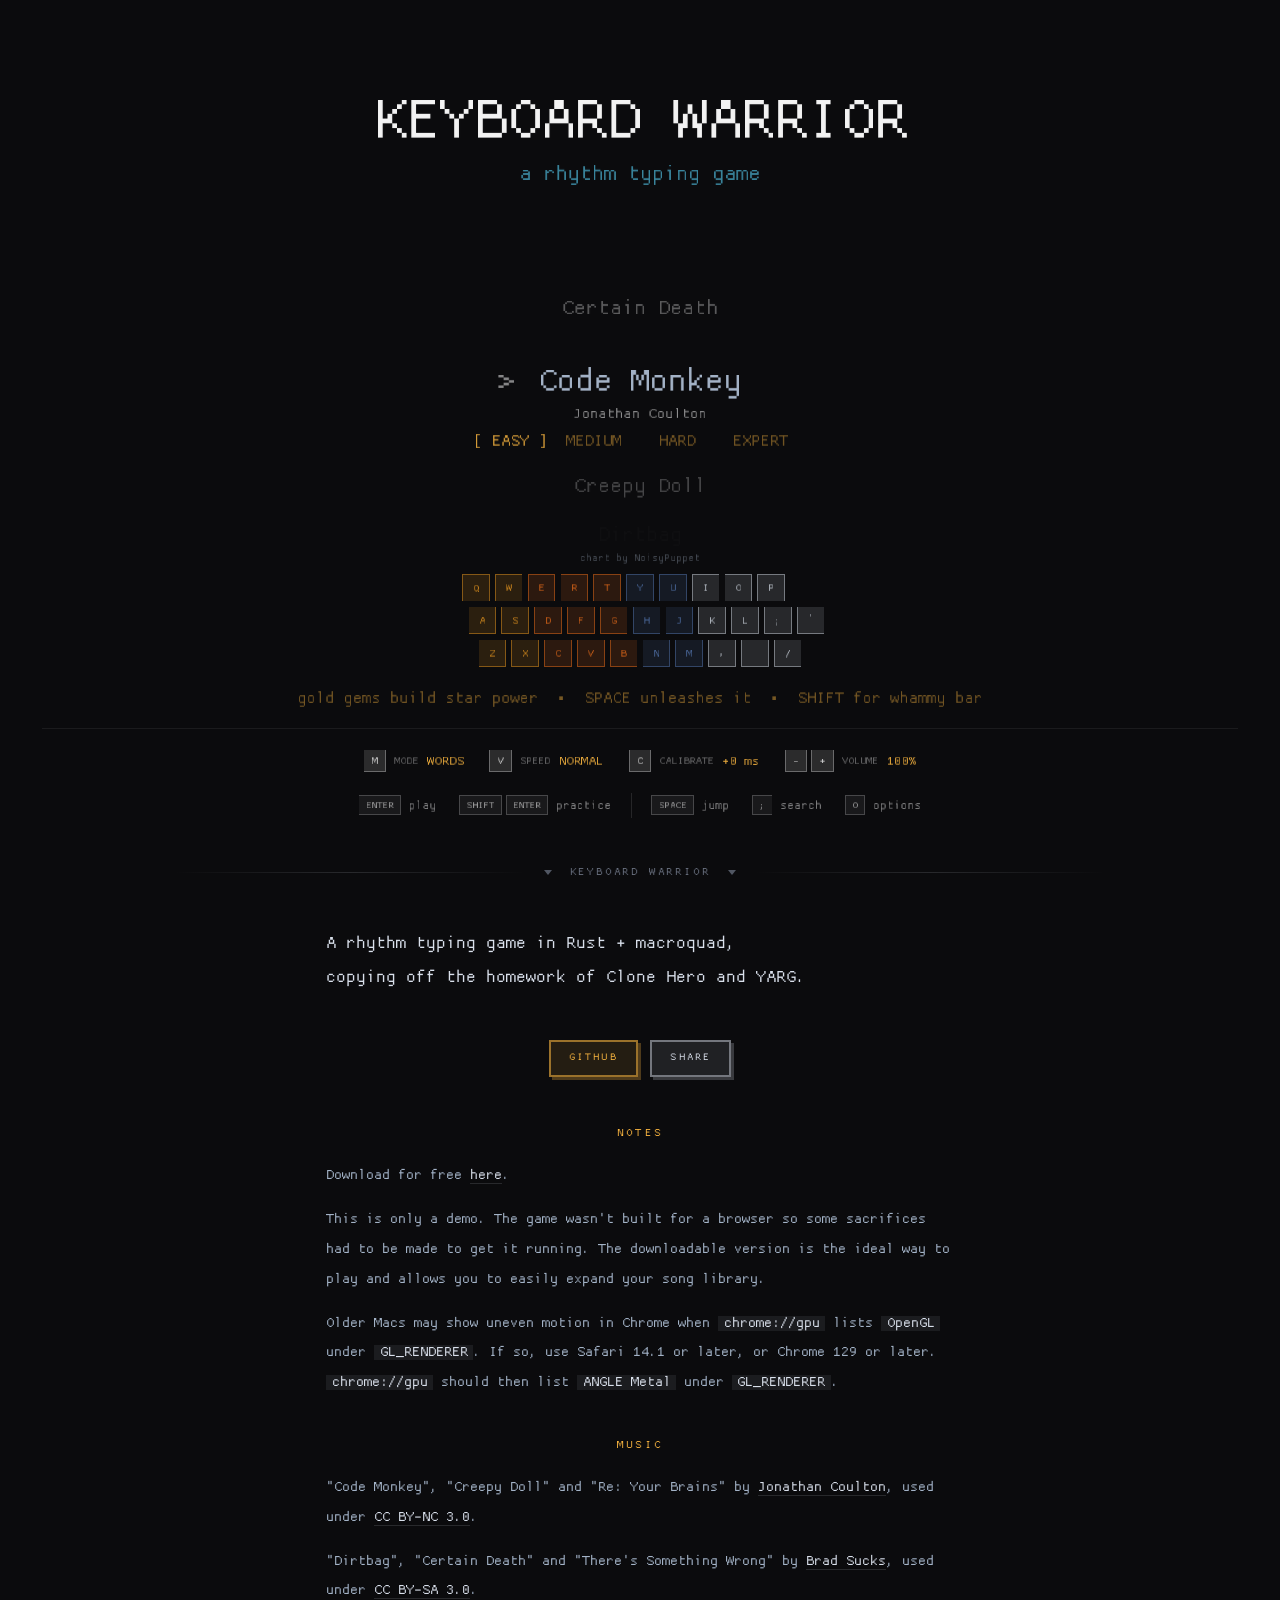
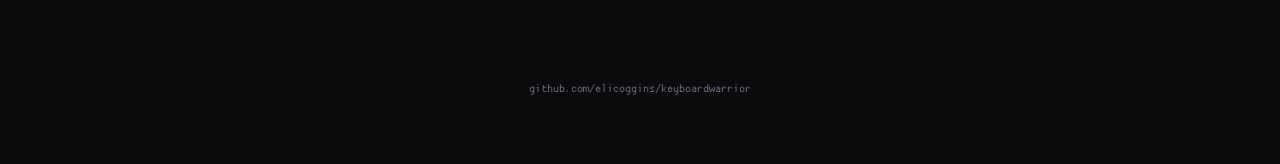
==== commit 904c69d3: "site content" ====
--- a/docs/index.html
+++ b/docs/index.html
@@ -29,7 +29,7 @@
     <meta property="og:image:height" content="630" />
     <meta
       property="og:image:alt"
-      content="Keyboard Warrior gameplay — lettered notes falling toward a strike line"
+      content="Keyboard Warrior gameplay — notes falling toward the strike line"
     />
     <meta name="twitter:card" content="summary_large_image" />
     <meta name="twitter:title" content="Keyboard Warrior — a rhythm typing game in Rust" />
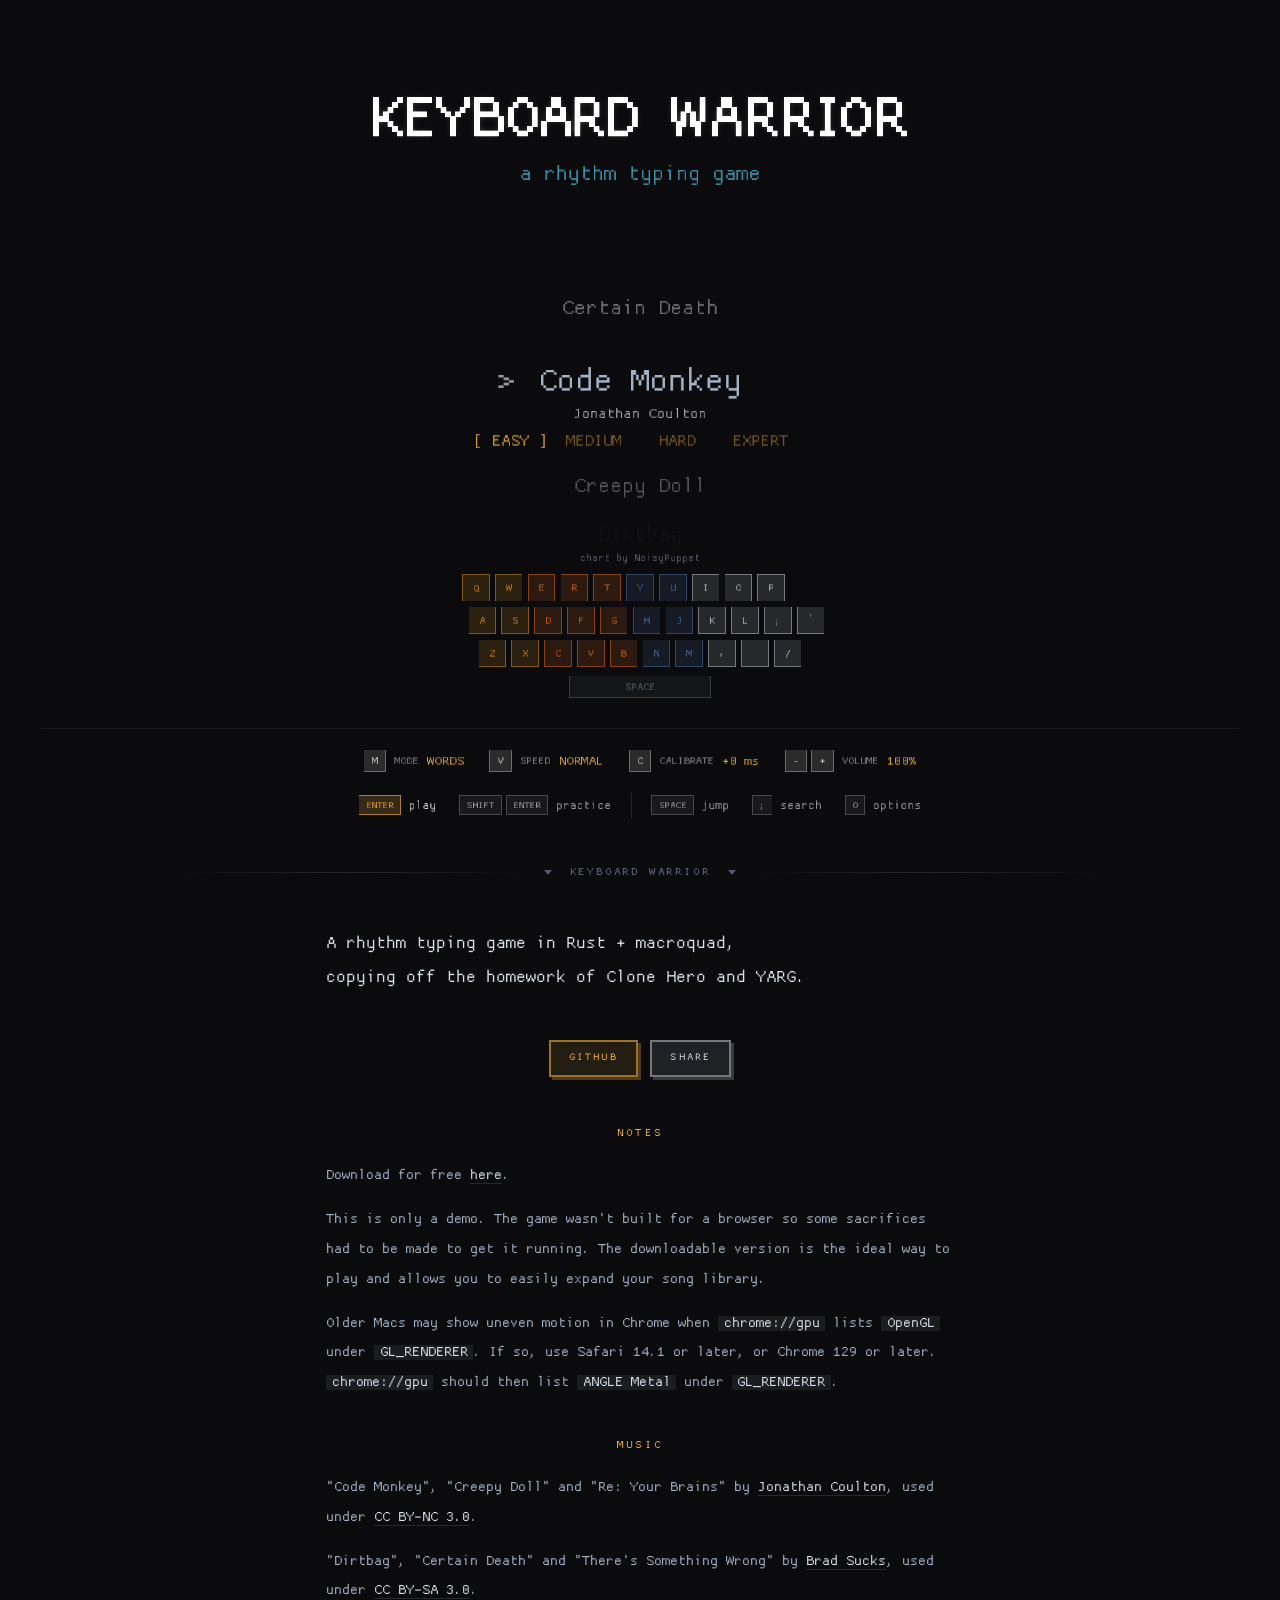
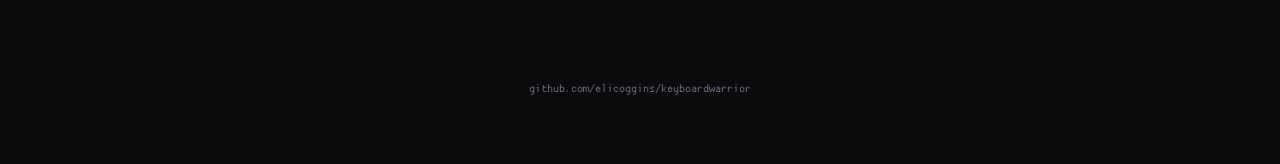
==== commit c5a3ac65: "preparing 2.0.0 release and browser demo" ====
--- a/docs/index.html
+++ b/docs/index.html
@@ -23,7 +23,7 @@
     <meta property="og:locale" content="en_US" />
     <meta
       property="og:image"
-      content="https://keyboardwarrior.app/og-keyboardwarrior.png"
+      content="https://keyboardwarrior.app/og-keyboardwarrior-2.0.0.png"
     />
     <meta property="og:image:width" content="1200" />
     <meta property="og:image:height" content="630" />
@@ -39,7 +39,7 @@
     />
     <meta
       name="twitter:image"
-      content="https://keyboardwarrior.app/og-keyboardwarrior.png"
+      content="https://keyboardwarrior.app/og-keyboardwarrior-2.0.0.png"
     />
 
     <!-- Keep asset paths relative for both GitHub Pages URLs. -->
@@ -61,7 +61,7 @@
         "name": "Keyboard Warrior",
         "description": "A rhythm typing game built in Rust. Each note carries a letter; type it in time with the music. Free, lightweight, and compatible with existing Clone Hero and YARG chart libraries.",
         "url": "https://keyboardwarrior.app/",
-        "image": "https://keyboardwarrior.app/og-keyboardwarrior.png",
+        "image": "https://keyboardwarrior.app/og-keyboardwarrior-2.0.0.png",
         "screenshot": "https://keyboardwarrior.app/gameplay.jpg",
         "genre": ["Rhythm game", "Typing game"],
         "gamePlatform": ["Web browser", "macOS", "Windows", "Linux"],
@@ -96,7 +96,7 @@
         font-family: 'ProggyClean';
         font-style: normal;
         font-weight: 400;
-        font-display: swap;
+        font-display: optional;
         src: url('proggyclean.woff2') format('woff2');
       }
 
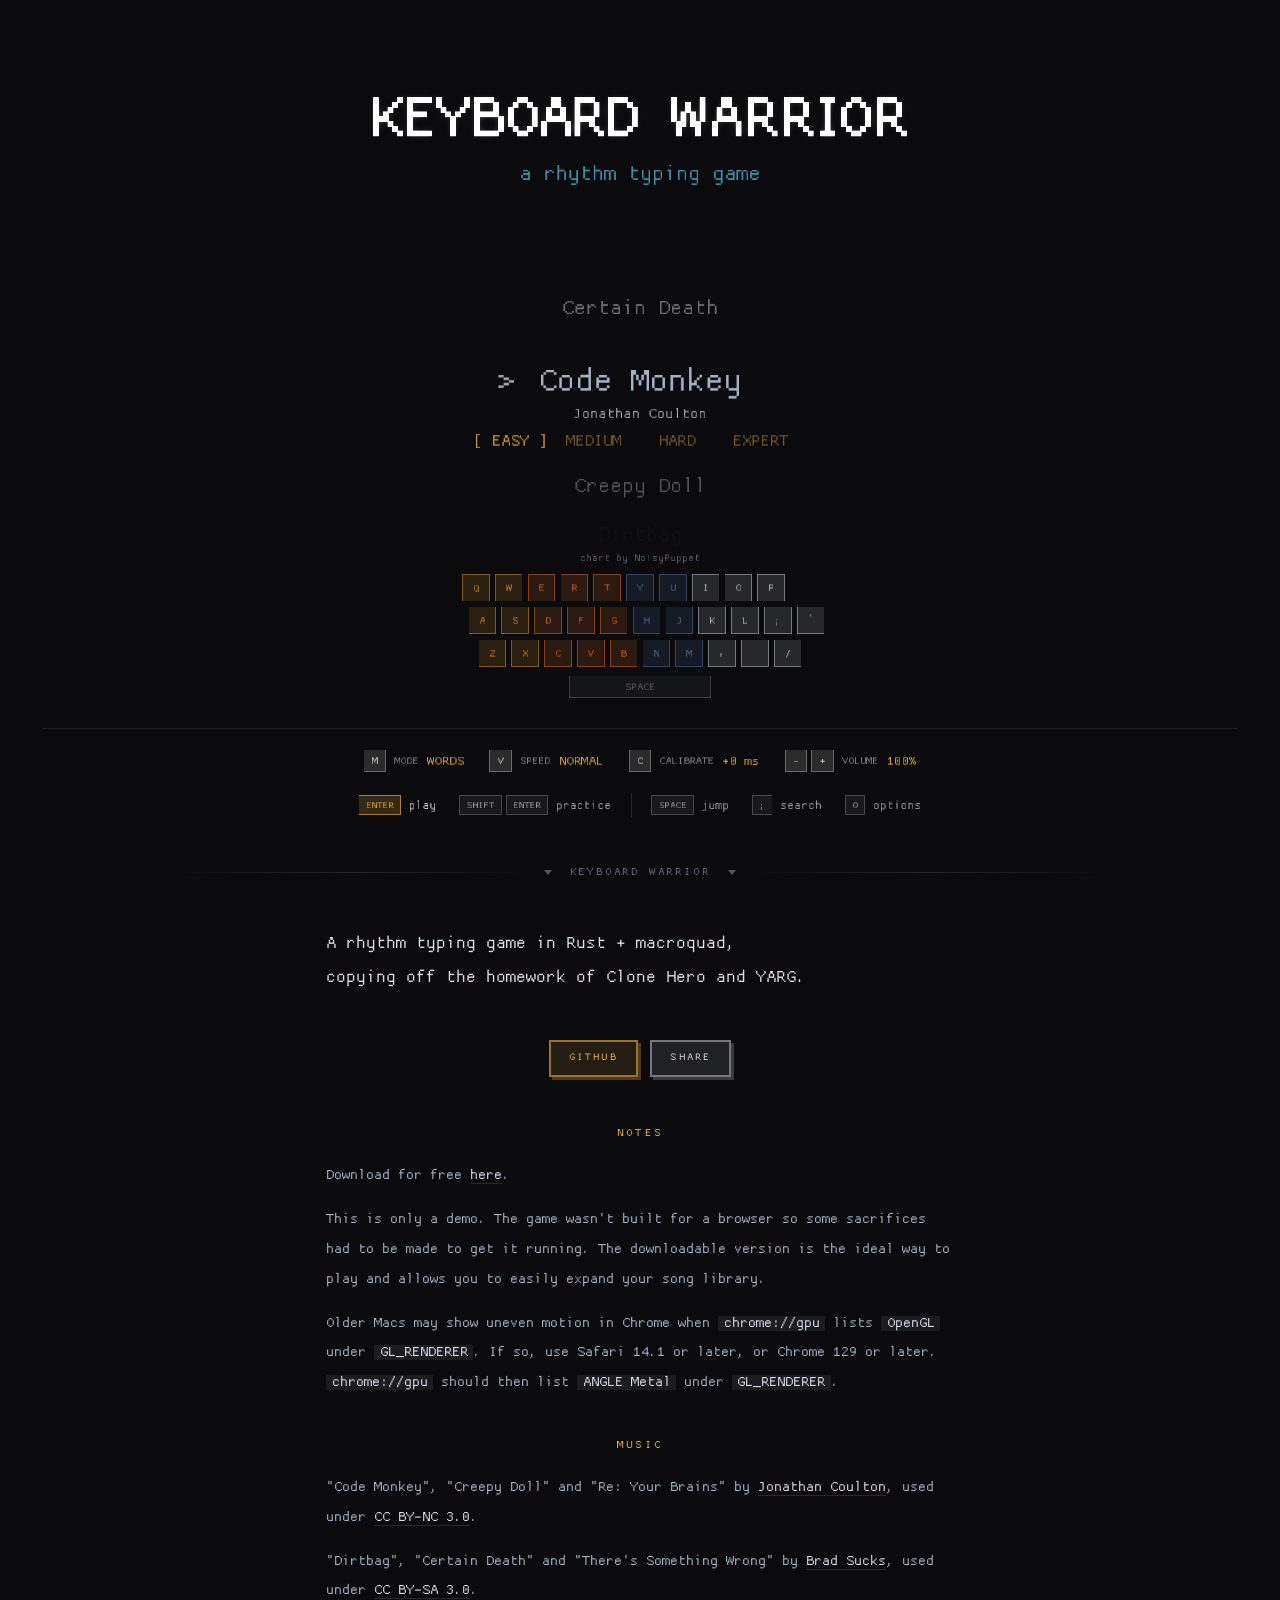
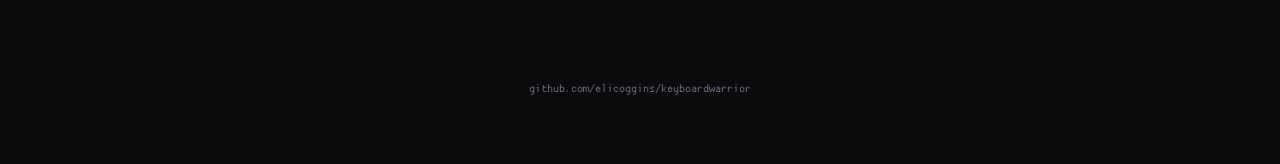
==== commit 3d780a10: "fixing cached web assets" ====
--- a/docs/index.html
+++ b/docs/index.html
@@ -587,9 +587,9 @@
       </footer>
     </main>
 
-    <script src="mq_js_bundle.js"></script>
+    <script src="mq_js_bundle.js?v=fba3529e2416"></script>
     <!-- Register the audio import before load(). -->
-    <script src="kw_audio.js"></script>
+    <script src="kw_audio.js?v=53039b7399bb"></script>
     <script>
       (() => {
         const stage = document.getElementById('stage');
@@ -811,7 +811,12 @@
             fail('The browser demo could not start here. The full game is free for macOS, Windows and Linux.');
             return;
           }
-          load('keyboardwarrior.wasm');
+          if (typeof importObject?.env?.kw_input_clock !== 'function'
+              || typeof importObject?.env?.kw_input_frame_clock !== 'function') {
+            fail('The browser loaded an outdated game file. Reload this page to try again.');
+            return;
+          }
+          load('keyboardwarrior.wasm?v=5461179baedb');
 
           const startedAt = Date.now();
           const poll = setInterval(() => {
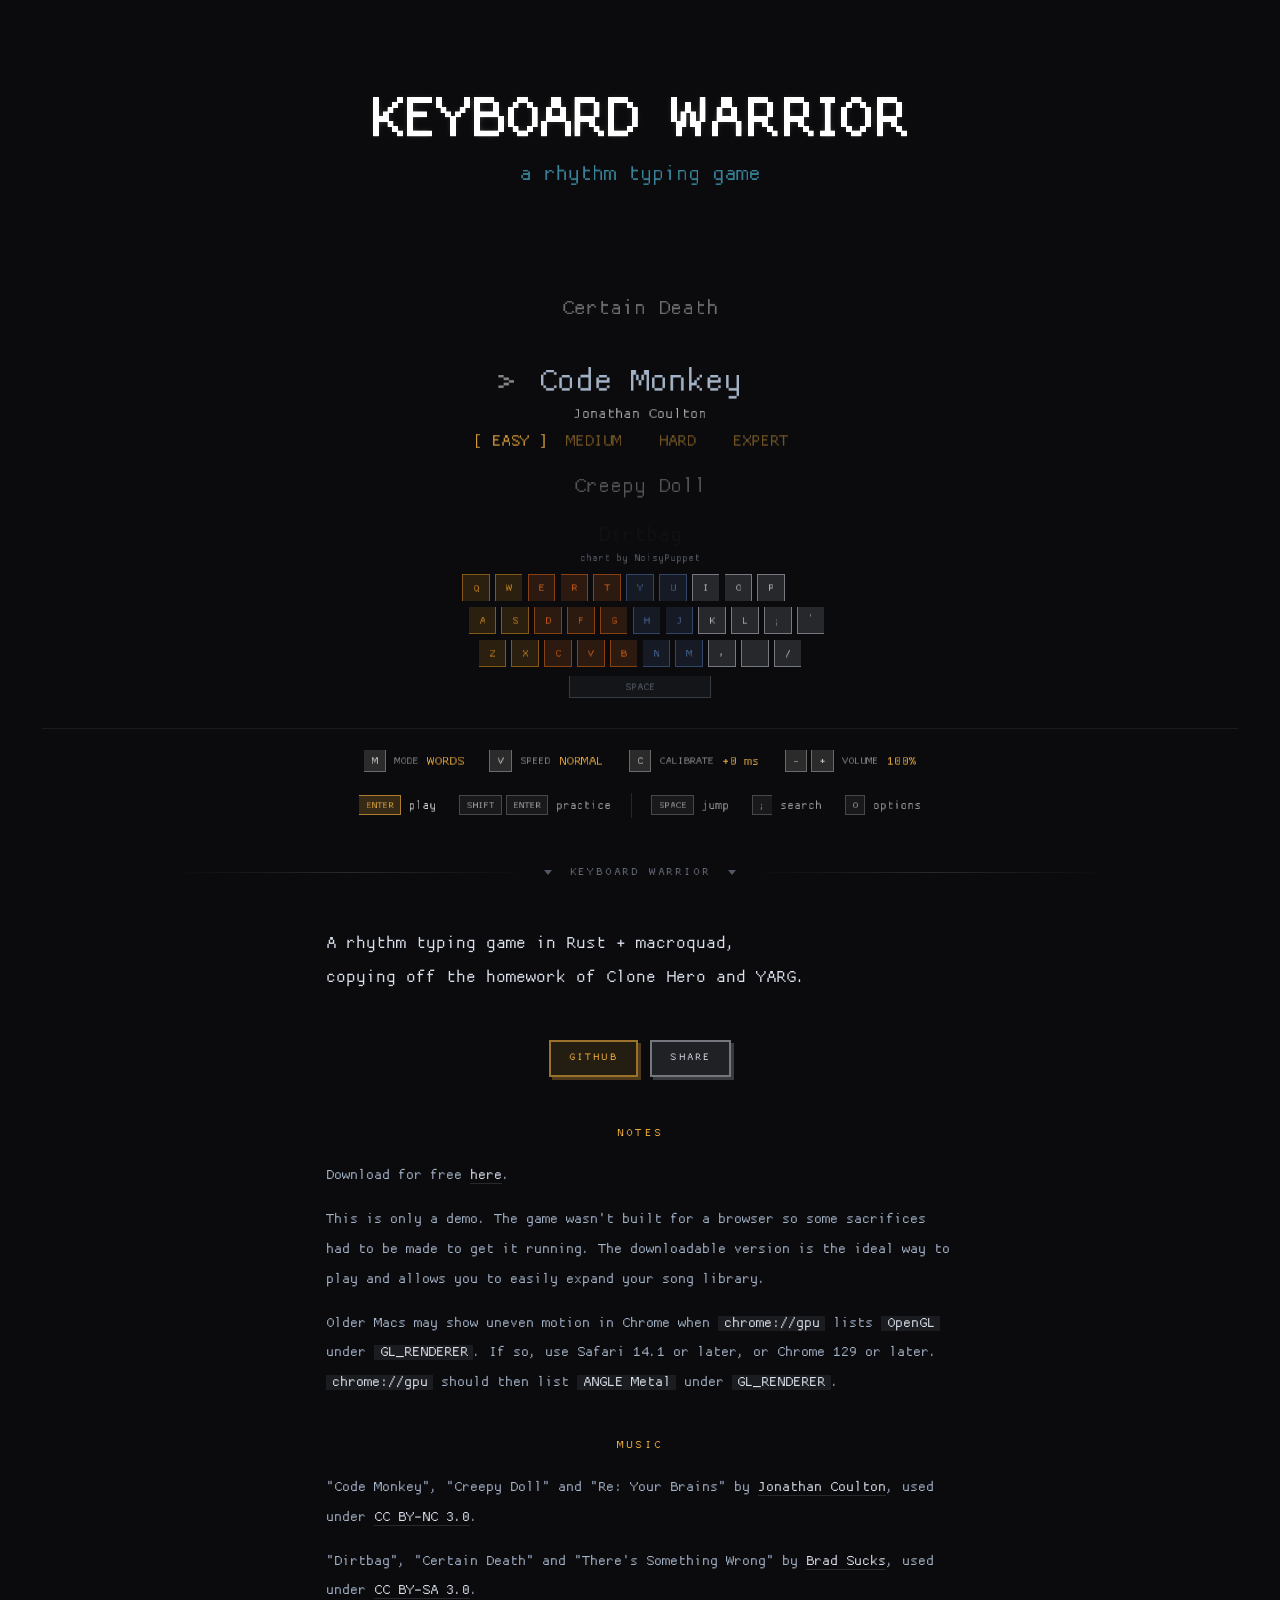
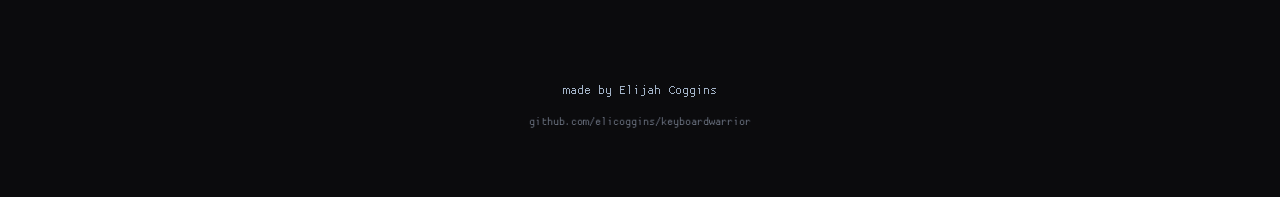
==== commit c3cdf8a7: "refreshing mobile page" ====
--- a/docs/index.html
+++ b/docs/index.html
@@ -52,6 +52,9 @@
       href="proggyclean.woff2"
       crossorigin
     />
+    <link rel="stylesheet" href="mobile.css?v=5" />
+    <script>document.documentElement.dataset.experience = matchMedia('(pointer: coarse)').matches ? 'mobile' : 'desktop';</script>
+    <noscript><style>@media (pointer: coarse) { .mobile-landing { display: block; } html body .stage, .sheet, .desktop-heading, .m-transport, #mobile-share, .m-link-note { display: none; } #mobile-share-fallback[hidden] { display: block !important; } }</style></noscript>
     <title>Keyboard Warrior · a rhythm typing game</title>
 
     <script type="application/ld+json">
@@ -451,6 +454,9 @@
 
       .foot {
         display: flex;
+        flex-direction: column;
+        align-items: center;
+        gap: 0.4rem;
         justify-content: center;
         padding-top: clamp(1.6rem, 4vh, 2.4rem);
         font-size: 0.875rem;
@@ -459,6 +465,7 @@
 
       a { color: var(--ink); text-decoration: none; border-bottom: 1px solid var(--line); }
       a:hover, a:focus-visible { color: var(--amber); border-bottom-color: currentColor; }
+      .foot__byline { color: var(--dim); font-size: 1rem; }
       .foot a { border-bottom: 0; }
       .foot a { color: var(--faint); }
       .foot a:hover { color: var(--ink); }
@@ -481,7 +488,83 @@
   <body>
     <div class="field" aria-hidden="true"></div>
 
-    <h1 class="sr-only">Keyboard Warrior — a rhythm typing game</h1>
+    <h1 class="sr-only desktop-heading">Keyboard Warrior — a rhythm typing game</h1>
+
+    <main class="mobile-landing" aria-label="Keyboard Warrior for desktop">
+      <div class="m-composition">
+        <header class="m-masthead">
+          <h1><img class="m-wordmark" src="mobile-wordmark.png" width="1872" height="212" alt="Keyboard Warrior" /></h1>
+          <p class="m-subtitle">a rhythm typing game</p>
+        </header>
+
+        <figure class="m-performance">
+          <div class="m-film">
+            <video id="mobile-film" width="720" height="800" poster="mobile-film.jpg?v=3" data-src="mobile-film.mp4?v=3" preload="none" muted loop playsinline aria-label="Code Monkey, Expert difficulty. The opening played in Keyboard Warrior; each letter is typed as its note reaches the line."></video>
+          </div>
+          <div class="m-keys">
+            <svg viewBox="-1 -1 345 90" role="img" aria-label="The QWERTY keyboard. Keys light up with each note in the recording.">
+            <g class="m-key" data-key="q" style="color:#f59e1f" transform="translate(0 0)"><rect width="26" height="26"/><text x="13" y="18">Q</text></g>
+            <g class="m-key" data-key="w" style="color:#f59e1f" transform="translate(31 0)"><rect width="26" height="26"/><text x="13" y="18">W</text></g>
+            <g class="m-key" data-key="e" style="color:#fa731a" transform="translate(62 0)"><rect width="26" height="26"/><text x="13" y="18">E</text></g>
+            <g class="m-key" data-key="r" style="color:#fa731a" transform="translate(93 0)"><rect width="26" height="26"/><text x="13" y="18">R</text></g>
+            <g class="m-key" data-key="t" style="color:#fa731a" transform="translate(124 0)"><rect width="26" height="26"/><text x="13" y="18">T</text></g>
+            <g class="m-key" data-key="y" style="color:#577ab8" transform="translate(155 0)"><rect width="26" height="26"/><text x="13" y="18">Y</text></g>
+            <g class="m-key" data-key="u" style="color:#577ab8" transform="translate(186 0)"><rect width="26" height="26"/><text x="13" y="18">U</text></g>
+            <g class="m-key" data-key="i" style="color:#d9e0eb" transform="translate(217 0)"><rect width="26" height="26"/><text x="13" y="18">I</text></g>
+            <g class="m-key" data-key="o" style="color:#d9e0eb" transform="translate(248 0)"><rect width="26" height="26"/><text x="13" y="18">O</text></g>
+            <g class="m-key" data-key="p" style="color:#d9e0eb" transform="translate(279 0)"><rect width="26" height="26"/><text x="13" y="18">P</text></g>
+            <g class="m-key" data-key="a" style="color:#f59e1f" transform="translate(6.2 31)"><rect width="26" height="26"/><text x="13" y="18">A</text></g>
+            <g class="m-key" data-key="s" style="color:#f59e1f" transform="translate(37.2 31)"><rect width="26" height="26"/><text x="13" y="18">S</text></g>
+            <g class="m-key" data-key="d" style="color:#fa731a" transform="translate(68.2 31)"><rect width="26" height="26"/><text x="13" y="18">D</text></g>
+            <g class="m-key" data-key="f" style="color:#fa731a" transform="translate(99.2 31)"><rect width="26" height="26"/><text x="13" y="18">F</text></g>
+            <g class="m-key" data-key="g" style="color:#fa731a" transform="translate(130.2 31)"><rect width="26" height="26"/><text x="13" y="18">G</text></g>
+            <g class="m-key" data-key="h" style="color:#577ab8" transform="translate(161.2 31)"><rect width="26" height="26"/><text x="13" y="18">H</text></g>
+            <g class="m-key" data-key="j" style="color:#577ab8" transform="translate(192.2 31)"><rect width="26" height="26"/><text x="13" y="18">J</text></g>
+            <g class="m-key" data-key="k" style="color:#d9e0eb" transform="translate(223.2 31)"><rect width="26" height="26"/><text x="13" y="18">K</text></g>
+            <g class="m-key" data-key="l" style="color:#d9e0eb" transform="translate(254.2 31)"><rect width="26" height="26"/><text x="13" y="18">L</text></g>
+            <g class="m-key" data-key=";" style="color:#d9e0eb" transform="translate(285.2 31)"><rect width="26" height="26"/><text x="13" y="18">;</text></g>
+            <g class="m-key" data-key="&#x27;" style="color:#d9e0eb" transform="translate(316.2 31)"><rect width="26" height="26"/><text x="13" y="18">&#x27;</text></g>
+            <g class="m-key" data-key="z" style="color:#f59e1f" transform="translate(15.5 62)"><rect width="26" height="26"/><text x="13" y="18">Z</text></g>
+            <g class="m-key" data-key="x" style="color:#f59e1f" transform="translate(46.5 62)"><rect width="26" height="26"/><text x="13" y="18">X</text></g>
+            <g class="m-key" data-key="c" style="color:#fa731a" transform="translate(77.5 62)"><rect width="26" height="26"/><text x="13" y="18">C</text></g>
+            <g class="m-key" data-key="v" style="color:#fa731a" transform="translate(108.5 62)"><rect width="26" height="26"/><text x="13" y="18">V</text></g>
+            <g class="m-key" data-key="b" style="color:#fa731a" transform="translate(139.5 62)"><rect width="26" height="26"/><text x="13" y="18">B</text></g>
+            <g class="m-key" data-key="n" style="color:#577ab8" transform="translate(170.5 62)"><rect width="26" height="26"/><text x="13" y="18">N</text></g>
+            <g class="m-key" data-key="m" style="color:#577ab8" transform="translate(201.5 62)"><rect width="26" height="26"/><text x="13" y="18">M</text></g>
+            <g class="m-key" data-key="," style="color:#d9e0eb" transform="translate(232.5 62)"><rect width="26" height="26"/><text x="13" y="18">,</text></g>
+            <g class="m-key" data-key="." style="color:#d9e0eb" transform="translate(263.5 62)"><rect width="26" height="26"/><text x="13" y="18">.</text></g>
+            <g class="m-key" data-key="/" style="color:#d9e0eb" transform="translate(294.5 62)"><rect width="26" height="26"/><text x="13" y="18">/</text></g>
+            </svg>
+          </div>
+          <figcaption class="m-recording">
+            <div><p>Code Monkey <span class="m-difficulty">EXPERT</span></p><p class="m-artist">Jonathan Coulton</p></div>
+            <span class="m-time" id="mobile-time" aria-hidden="true">0:00 / 0:24</span>
+          </figcaption>
+          <div class="m-transport">
+            <button class="m-control m-sound" id="mobile-sound" type="button" aria-label="Listen to gameplay" aria-pressed="false"><svg class="m-icon" viewBox="0 0 20 20" aria-hidden="true"><path d="M2 7h4V5h2V3h2v14H8v-2H6v-2H2z"/><path class="m-icon--muted" d="m13 6 2 2 2-2 1.5 1.5-2 2 2 2-1.5 1.5-2-2-2 2-1.5-1.5 2-2-2-2z"/><path class="m-icon--audible" d="M13 6h2v8h-2zm3-3h2v14h-2z"/></svg><span id="mobile-sound-label">Unmute</span></button>
+            <button class="m-control" id="mobile-play" type="button" aria-label="Play gameplay"><svg class="m-icon" viewBox="0 0 20 20" aria-hidden="true"><path class="m-icon--play" d="M5 2h2v2h3v2h3v2h3v4h-3v2h-3v2H7v2H5z"/><path class="m-icon--pause" d="M4 3h4v14H4zm8 0h4v14h-4z"/></svg><span id="mobile-play-label">Play</span></button>
+          </div>
+          <p class="m-film-status" id="mobile-film-status" role="status" aria-live="polite"></p>
+          <noscript><a class="m-nojs-film" href="mobile-film.mp4">Watch the opening</a></noscript>
+        </figure>
+
+        <section class="m-invitation" aria-labelledby="mobile-desktop-title">
+          <h2 id="mobile-desktop-title">Play on your computer.</h2>
+          <p>You'll need a physical keyboard.</p>
+          <div class="m-share-row"><button class="m-control m-link" id="mobile-share" type="button" aria-label="Share Keyboard Warrior"><svg class="m-icon" viewBox="0 0 20 20" aria-hidden="true"><path d="M9 1h2v2h2v2h2v2h-2V6h-2v7H9V6H7v1H5V5h2V3h2zM3 9h3v2H5v6h10v-6h-1V9h3v10H3z"/></svg><span>Share</span></button>
+          <p class="m-address">keyboardwarrior.app</p></div>
+          <p class="m-share-status" id="mobile-share-status" role="status" aria-live="polite"></p>
+          <div class="m-share-fallback" id="mobile-share-fallback" hidden><label for="mobile-url">Copy this link</label><input id="mobile-url" value="https://keyboardwarrior.app/" readonly /></div>
+          <div class="m-links"><a href="https://github.com/elicoggins/keyboardwarrior/releases/latest" target="_blank" rel="noopener noreferrer">Free download</a><a href="https://github.com/elicoggins/keyboardwarrior" target="_blank" rel="noopener noreferrer">GitHub</a></div>
+        </section>
+
+        <footer class="m-footer">
+          <details class="m-credits"><summary>about &amp; credits</summary><p>A rhythm typing game in Rust + macroquad, copying off the homework of Clone Hero and YARG.</p><p>Type the correct letters in time with the music. Come back with on a computer to try for yourself, and check out the free download to expand your song library.</p><p class="m-music-credit">“Code Monkey” by <a href="https://www.jonathancoulton.com">Jonathan Coulton</a>, used under <a href="https://creativecommons.org/licenses/by-nc/3.0/">CC BY-NC 3.0</a>.</p><p class="m-credit-links"><a href="MUSIC-ATTRIBUTION.md">Music credits</a> · <a href="LICENSE.md">License</a> · <a href="THIRD-PARTY-NOTICES.md">Third-party notices</a></p></details>
+          <p class="m-byline">made by Elijah Coggins</p>
+        </footer>
+      </div>
+      <script type="application/json" id="mobile-notes">{"song":"Code Monkey","artist":"Jonathan Coulton","difficulty":"Expert","fps":60,"songStart":0.016666666666666163,"events":[{"key":"t","time":3.033333,"until":3.033333},{"key":"o","time":3.216667,"until":3.216667},{"key":"m","time":3.4,"until":3.4},{"key":"a","time":3.6,"until":3.6},{"key":"t","time":3.783333,"until":3.783333},{"key":"o","time":3.983333,"until":3.983333},{"key":"w","time":4.166667,"until":4.166667},{"key":"i","time":4.35,"until":4.35},{"key":"l","time":4.55,"until":4.55},{"key":"l","time":4.733333,"until":4.733333},{"key":"o","time":4.933333,"until":4.933333},{"key":"w","time":5.116667,"until":5.116667},{"key":"i","time":5.3,"until":5.3},{"key":"n","time":5.5,"until":5.5},{"key":"d","time":5.683333,"until":5.683333},{"key":"i","time":5.883333,"until":5.883333},{"key":"g","time":6.066667,"until":6.066667},{"key":"o","time":6.25,"until":6.25},{"key":"s","time":6.433333,"until":6.433333},{"key":"y","time":6.616667,"until":6.616667},{"key":"m","time":6.816667,"until":6.816667},{"key":"b","time":7.0,"until":7.0},{"key":"o","time":7.183333,"until":7.183333},{"key":"l","time":7.366667,"until":7.366667},{"key":"i","time":7.55,"until":7.55},{"key":"c","time":7.75,"until":7.75},{"key":"o","time":7.933333,"until":7.933333},{"key":"v","time":8.116667,"until":8.116667},{"key":"e","time":8.3,"until":8.3},{"key":"r","time":8.483333,"until":8.483333},{"key":"c","time":8.683333,"until":8.683333},{"key":"o","time":8.866667,"until":8.866667},{"key":"m","time":9.05,"until":9.05},{"key":"e","time":9.233333,"until":9.233333},{"key":"m","time":9.433333,"until":9.433333},{"key":"e","time":9.616667,"until":9.616667},{"key":"a","time":9.8,"until":9.8},{"key":"s","time":9.983333,"until":9.983333},{"key":"u","time":10.183333,"until":10.183333},{"key":"r","time":10.366667,"until":10.366667},{"key":"e","time":10.55,"until":10.55},{"key":"d","time":10.733333,"until":10.733333},{"key":"o","time":10.933333,"until":10.933333},{"key":"r","time":11.116667,"until":11.116667},{"key":"g","time":11.3,"until":11.3},{"key":"a","time":11.483333,"until":11.483333},{"key":"n","time":11.683333,"until":11.683333},{"key":"i","time":11.866667,"until":11.866667},{"key":"z","time":12.05,"until":12.05},{"key":"e","time":12.233333,"until":12.233333},{"key":"p","time":12.433333,"until":12.433333},{"key":"a","time":12.616667,"until":12.616667},{"key":"r","time":12.816667,"until":12.816667},{"key":"a","time":13.0,"until":13.0},{"key":"l","time":13.183333,"until":13.183333},{"key":"l","time":13.383333,"until":13.383333},{"key":"e","time":13.566667,"until":13.566667},{"key":"l","time":13.75,"until":13.75},{"key":"a","time":13.933333,"until":13.933333},{"key":"d","time":14.116667,"until":14.116667},{"key":"d","time":14.3,"until":14.3},{"key":"r","time":14.483333,"until":14.483333},{"key":"e","time":14.666667,"until":14.666667},{"key":"s","time":14.85,"until":14.85},{"key":"s","time":15.016667,"until":15.016667},{"key":"u","time":15.583333,"until":15.583333},{"key":"n","time":15.766667,"until":15.766667},{"key":"i","time":16.333333,"until":16.333333},{"key":"t","time":16.516667,"until":16.516667},{"key":"o","time":18.016667,"until":18.016667},{"key":"u","time":18.583333,"until":18.583333},{"key":"t","time":18.766667,"until":18.766667},{"key":"u","time":19.333333,"until":19.333333},{"key":"p","time":19.533333,"until":19.533333},{"key":"f","time":20.083333,"until":20.083333},{"key":"l","time":20.283333,"until":20.283333},{"key":"u","time":20.466667,"until":20.466667},{"key":"t","time":20.65,"until":20.65},{"key":"e","time":21.033333,"until":21.033333},{"key":"p","time":21.583333,"until":21.583333},{"key":"l","time":21.783333,"until":21.783333},{"key":"u","time":22.333333,"until":22.333333},{"key":"s","time":22.516667,"until":22.516667}]}</script>
+    </main>
 
     <div class="stage" id="stage">
       <div class="screen" id="screen">
@@ -583,6 +666,7 @@
       </section>
 
       <footer class="foot">
+        <span class="foot__byline">made by Elijah Coggins</span>
         <a href="https://github.com/elicoggins/keyboardwarrior" target="_blank" rel="noopener noreferrer">github.com/elicoggins/keyboardwarrior</a>
       </footer>
     </main>
@@ -653,6 +737,7 @@
         const start = () => {
           if (started) return;
           started = true;
+          document.documentElement.dataset.experience = 'desktop';
           stage.dataset.mode = '';
           wire();
           boot();
@@ -830,5 +915,6 @@
         }
       })();
     </script>
+    <script src="mobile.js?v=5" defer></script>
   </body>
 </html>
--- a/docs/mobile.css
+++ b/docs/mobile.css
@@ -0,0 +1,93 @@
+/* The game's palette, ProggyClean type, keyboard legend and fullscreen control. */
+.mobile-landing { display: none; }
+html[data-experience="mobile"] .mobile-landing { display: block; }
+html[data-experience="mobile"] .stage,
+html[data-experience="mobile"] .sheet,
+html[data-experience="mobile"] .desktop-heading { display: none; }
+.mobile-landing {
+  --m-paper: #d9e0eb;
+  --m-muted: #a3b3c7;
+  --m-line: #292b30;
+  --m-gold: #fcb840;
+  --m-mono: 'ProggyClean', ui-monospace, monospace;
+  width: 100%;
+  min-height: 100svh;
+  padding: env(safe-area-inset-top) max(22px, env(safe-area-inset-right)) env(safe-area-inset-bottom) max(22px, env(safe-area-inset-left));
+  background: #0b0b0d;
+  color: var(--m-paper);
+  font: 20px/1.3 var(--m-mono);
+  -webkit-font-smoothing: auto;
+}
+.mobile-landing *, .mobile-landing *::before, .mobile-landing *::after { box-sizing: border-box; }
+.mobile-landing [hidden] { display: none !important; }
+.mobile-landing button, .mobile-landing input { font: inherit; }
+.mobile-landing button { cursor: pointer; -webkit-tap-highlight-color: transparent; }
+.mobile-landing a { color: inherit; }
+.mobile-landing :focus-visible { outline: 1px solid var(--m-gold); outline-offset: 4px; }
+.m-composition { width: min(100%, 420px); margin-inline: auto; }
+.m-masthead { padding: 28px 0 12px; text-align: center; }
+.m-masthead h1 { margin: 0; line-height: 1; }
+.m-wordmark { display: block; width: 100%; height: auto; }
+.m-subtitle { margin: 6px 0 0; font-size: 18px; color: #59d9ff; }
+.m-performance { margin: 0; }
+.m-film { position: relative; width: 100%; background: #0b0b0d; }
+.m-film video { display: block; width: 100%; height: auto; aspect-ratio: 9 / 10; background: #0b0b0d; -webkit-mask-image: linear-gradient(transparent, black 5%, black 91%, transparent); mask-image: linear-gradient(transparent, black 5%, black 91%, transparent); }
+.mobile-landing .m-control { appearance: none; display: inline-flex; align-items: center; justify-content: center; gap: 10px; min-height: 46px; padding: 0 15px; border: 2px solid #d9e0eb73; border-radius: 0; background: #d9e0eb1a; box-shadow: 3px 3px 0 #d9e0eb38; color: var(--m-paper); font: 17px/1 var(--m-mono); letter-spacing: .10em; text-transform: uppercase; text-decoration: none; touch-action: manipulation; transition: background-color 120ms ease, border-color 120ms ease, box-shadow 90ms ease, transform 90ms ease; }
+.mobile-landing .m-control:focus-visible { background: #d9e0eb29; border-color: #d9e0ebb3; color: #f2f5fa; }
+.mobile-landing .m-control:active { transform: translate(3px, 3px); box-shadow: none; }
+.m-icon { display: block; flex: 0 0 18px; width: 18px; height: 18px; fill: currentColor; }
+.m-sound[aria-pressed="true"] .m-icon--muted,
+.m-sound[aria-pressed="false"] .m-icon--audible,
+#mobile-play[data-playing="true"] .m-icon--play,
+#mobile-play:not([data-playing="true"]) .m-icon--pause { display: none; }
+.m-keys { margin: 0 0 18px; }
+.m-keys svg { display: block; width: 100%; height: auto; overflow: visible; }
+.m-key rect { fill: currentColor; fill-opacity: .14; stroke: currentColor; stroke-opacity: .45; stroke-width: 1.5; }
+.m-key text { fill: currentColor; fill-opacity: .85; font: 18px var(--m-mono); text-anchor: middle; }
+.m-recording { display: flex; justify-content: space-between; align-items: center; gap: 8px; }
+.m-recording p { margin: 0; }
+.m-difficulty { display: inline-block; margin-left: 6px; color: var(--m-gold); font-size: 16px; }
+.m-artist, .m-time { color: var(--m-muted); font-size: 18px; }
+.m-time { white-space: nowrap; font-variant-numeric: tabular-nums; }
+.m-transport { display: grid; grid-template-columns: 1fr 1fr; gap: 15px; margin-top: 16px; padding: 0 3px 20px 0; border-bottom: 1px solid var(--m-line); }
+.mobile-landing .m-sound[aria-pressed="true"] { color: var(--m-gold); border-color: #fcb8408c; }
+.m-film-status { margin: 8px 0 0; color: var(--m-muted); font-size: 18px; }
+.m-film-status:empty { display: none; }
+.m-invitation { padding: 23px 0 0; }
+.m-invitation h2 { margin: 0; font: 24px/1.2 var(--m-mono); }
+.m-invitation p { margin: 4px 0 0; color: var(--m-muted); }
+.m-share-row { display: flex; align-items: center; flex-wrap: wrap; gap: 12px 18px; margin-top: 22px; }
+.mobile-landing .m-link { color: var(--m-gold); border-color: #fcb8408c; background: #fcb8401a; box-shadow: 3px 3px 0 #fcb84047; }
+.mobile-landing .m-link:focus-visible { background: #fcb8402e; border-color: #fcb840d9; }
+.mobile-landing .m-link:active { box-shadow: none; }
+.m-invitation .m-address { margin: 0; font-size: 18px; }
+.m-share-status { color: var(--m-gold) !important; font-size: 18px; }
+.m-share-status:empty { display: none; }
+.m-share-fallback { padding-top: 12px; }
+.m-share-fallback label { color: var(--m-muted); }
+.m-share-fallback input { display: block; width: 100%; border: 1px solid var(--m-line); background: #151517; color: var(--m-paper); padding: 12px; border-radius: 0; }
+.m-links { display: flex; justify-content: space-between; gap: 18px; padding: 15px 0 8px; }
+.m-links a { display: inline-flex; align-items: center; min-height: 44px; border: 0; font-size: 18px; color: var(--m-muted); }
+.m-links a:hover, .m-links a:focus-visible { color: var(--m-gold); }
+.m-footer { border-top: 1px solid var(--m-line); padding-bottom: 22px; }
+.m-credits summary { display: flex; align-items: center; justify-content: space-between; min-height: 52px; cursor: pointer; list-style: none; color: var(--m-muted); font-size: 18px; }
+.m-credits summary::-webkit-details-marker { display: none; }
+.m-credits summary::after { content: '+'; }
+.m-credits[open] summary::after { content: '-'; }
+.m-credits p { margin: 0 0 16px; color: var(--m-muted); font-size: 18px; line-height: 1.35; }
+.m-credits .m-music-credit, .m-credits .m-credit-links { font-size: 16px; }
+.m-byline { color: var(--m-muted); font-size: 16px; margin: 0; }
+.m-nojs-film { display: inline-flex; align-items: center; min-height: 44px; }
+@media (min-width: 600px) { .m-masthead { padding-top: 40px; } }
+@media (max-width: 350px) {
+  .mobile-landing { padding-inline: 18px; }
+  .m-masthead { padding-top: 24px; }
+  .m-subtitle, .m-time { font-size: 16px; }
+  .mobile-landing .m-control { gap: 8px; padding-inline: 12px; font-size: 16px; }
+  .m-invitation .m-address { font-size: 16px; }
+}
+@media (hover: hover) {
+  .mobile-landing .m-control:hover { background: #d9e0eb29; border-color: #d9e0ebb3; }
+  .mobile-landing .m-link:hover { background: #fcb8402e; border-color: #fcb840d9; }
+}
+@media (prefers-reduced-motion: reduce) { .mobile-landing .m-control { transition: none; } }
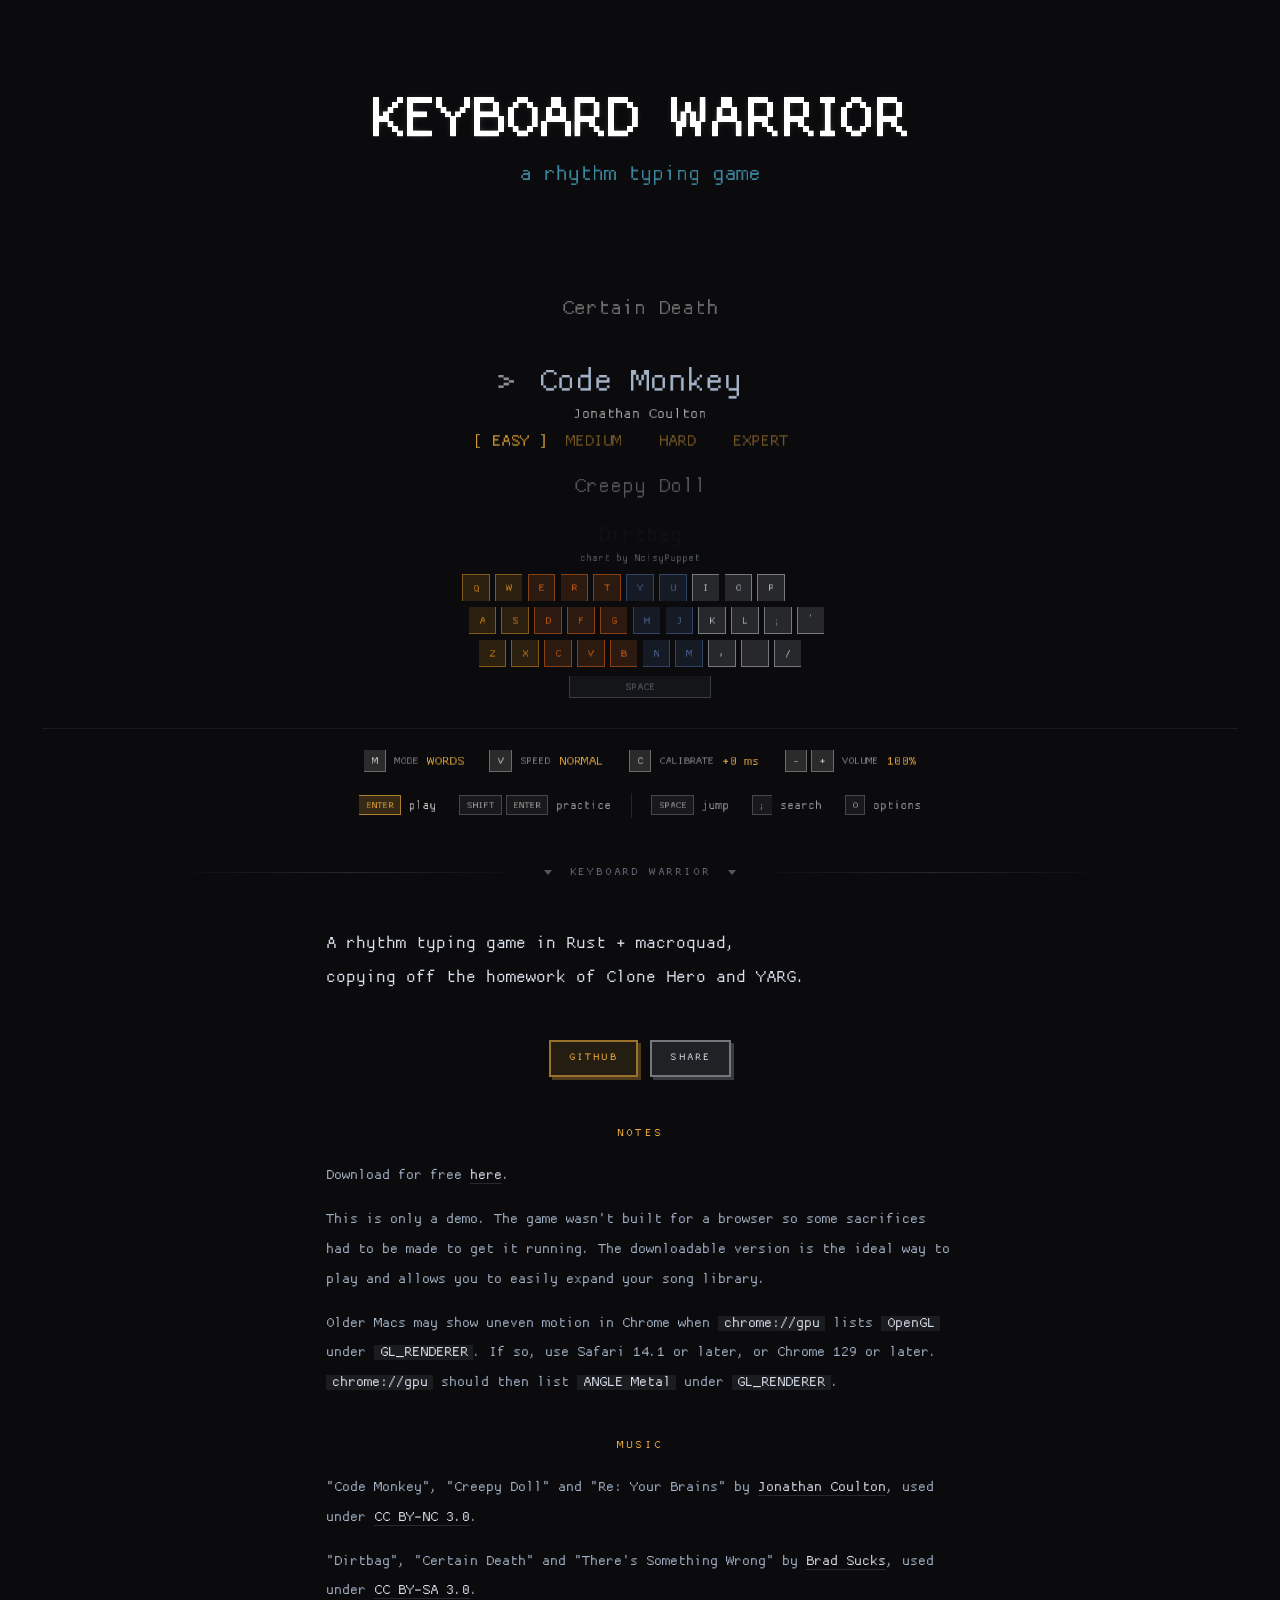
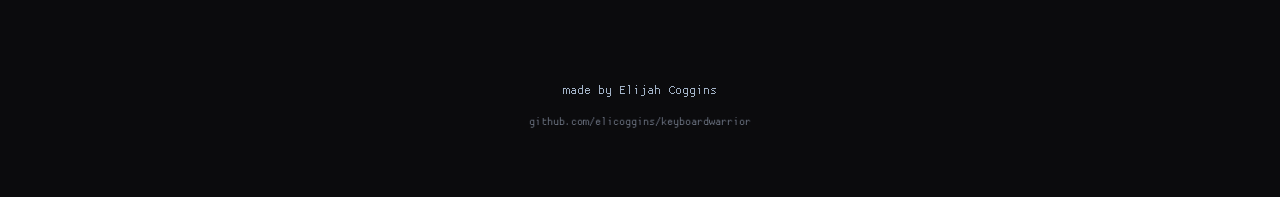
==== commit 4e593408: "fixing mobile unmute and trimming comments" ====
--- a/docs/index.html
+++ b/docs/index.html
@@ -42,7 +42,6 @@
       content="https://keyboardwarrior.app/og-keyboardwarrior-2.0.0.png"
     />
 
-    <!-- Keep asset paths relative for both GitHub Pages URLs. -->
     <link rel="icon" type="image/png" sizes="256x256" href="icon.png" />
     <link rel="apple-touch-icon" href="icon.png" />
     <link
@@ -673,7 +672,7 @@
 
     <script src="mq_js_bundle.js?v=fba3529e2416"></script>
     <!-- Register the audio import before load(). -->
-    <script src="kw_audio.js?v=53039b7399bb"></script>
+    <script src="kw_audio.js?v=99350571386e"></script>
     <script>
       (() => {
         const stage = document.getElementById('stage');
@@ -915,6 +914,6 @@
         }
       })();
     </script>
-    <script src="mobile.js?v=5" defer></script>
+    <script src="mobile.js?v=6" defer></script>
   </body>
 </html>
--- a/docs/mobile.css
+++ b/docs/mobile.css
@@ -1,4 +1,3 @@
-/* The game's palette, ProggyClean type, keyboard legend and fullscreen control. */
 .mobile-landing { display: none; }
 html[data-experience="mobile"] .mobile-landing { display: block; }
 html[data-experience="mobile"] .stage,
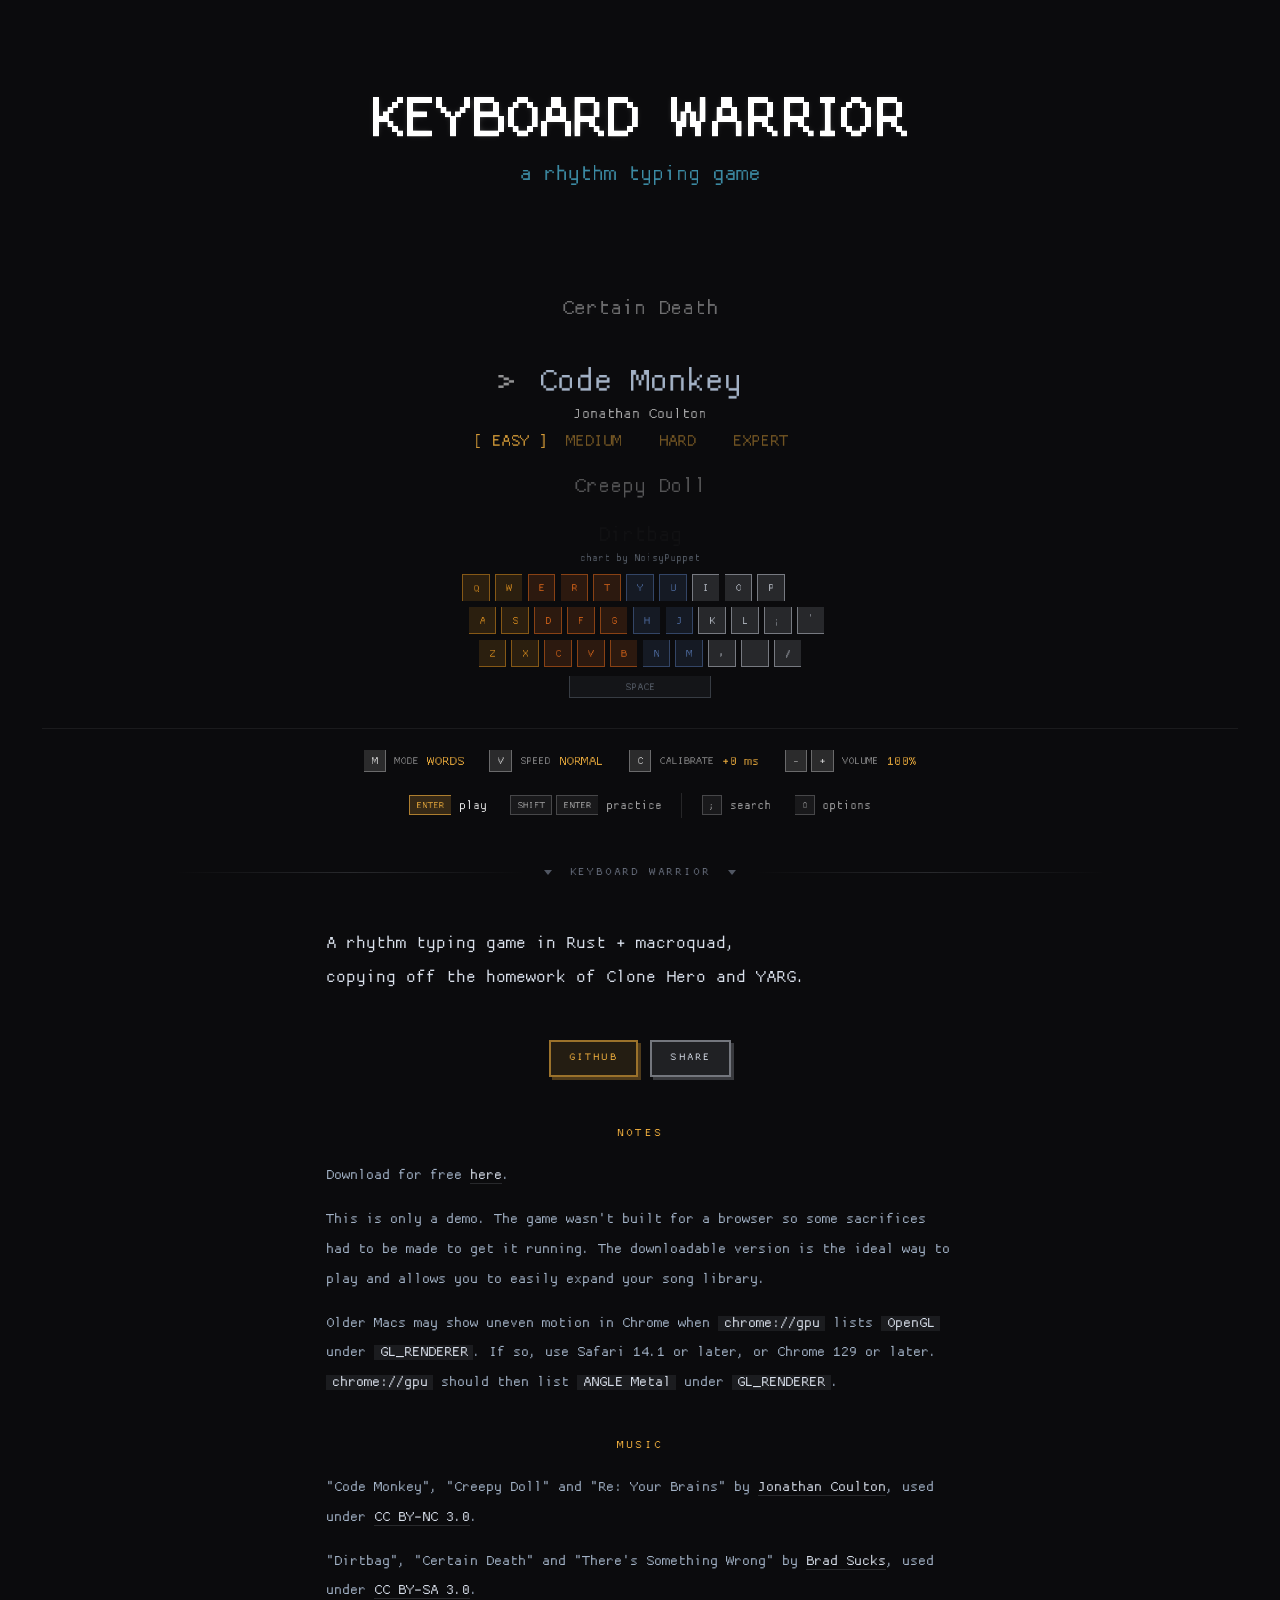
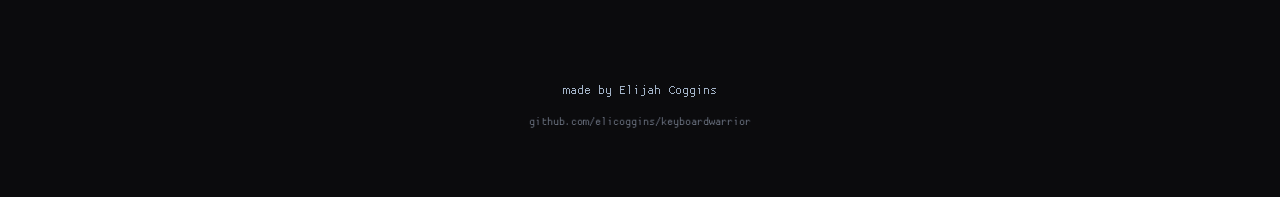
==== commit cfa671e9: "Update browser demo to 2.0.1" ====
--- a/docs/index.html
+++ b/docs/index.html
@@ -672,7 +672,7 @@
 
     <script src="mq_js_bundle.js?v=fba3529e2416"></script>
     <!-- Register the audio import before load(). -->
-    <script src="kw_audio.js?v=99350571386e"></script>
+    <script src="kw_audio.js?v=55bc17135ff5"></script>
     <script>
       (() => {
         const stage = document.getElementById('stage');
@@ -900,7 +900,7 @@
             fail('The browser loaded an outdated game file. Reload this page to try again.');
             return;
           }
-          load('keyboardwarrior.wasm?v=5461179baedb');
+          load('keyboardwarrior.wasm?v=4363570b42a4');
 
           const startedAt = Date.now();
           const poll = setInterval(() => {
